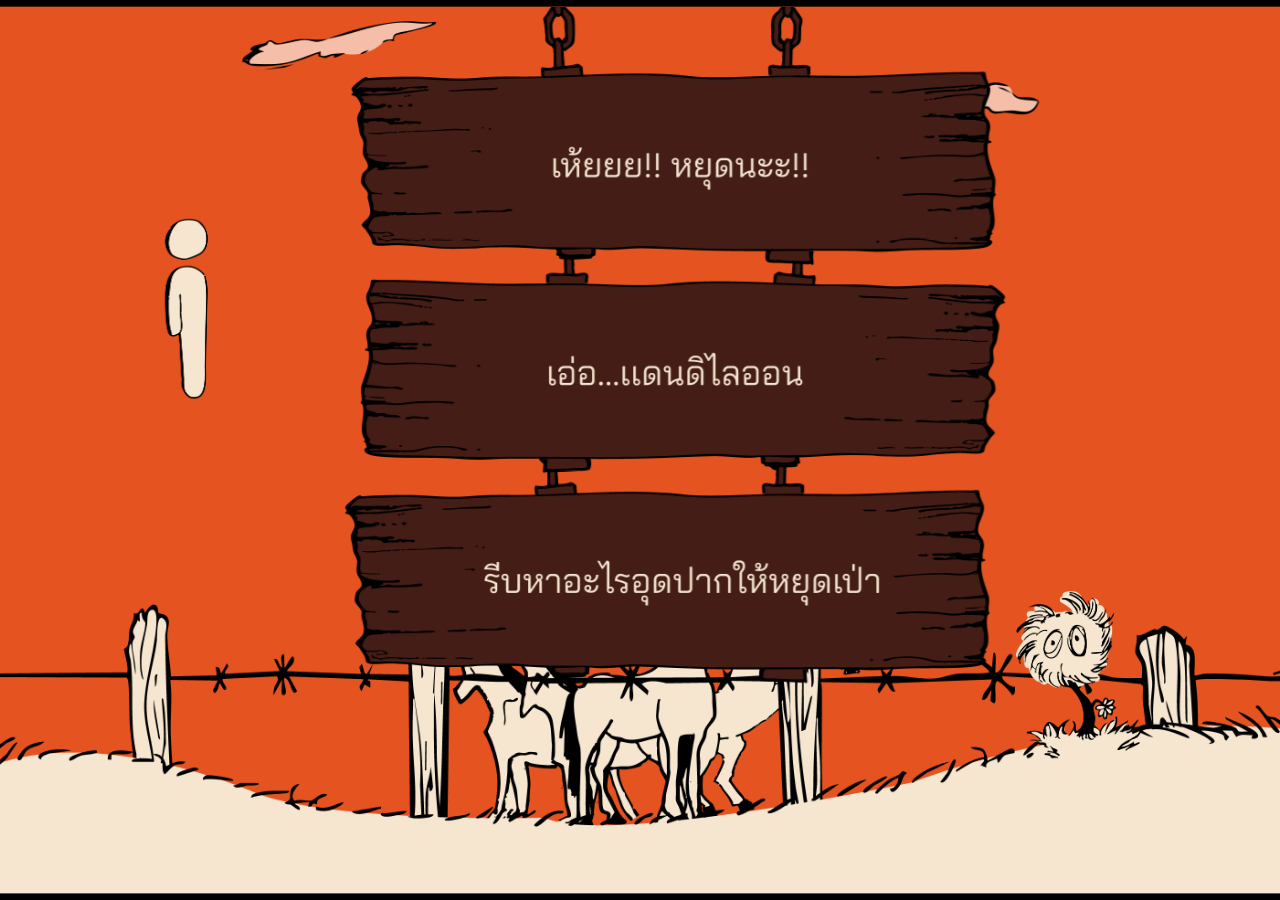
==== dandelion.html @ 56213e3e "Add files via upload" ====
<!DOCTYPE html>
<html lang="en">
<head>
    <meta charset="UTF-8">
    <title>In-Game</title>
    <style>
        * {
            margin: 0;
            padding: 0;
            box-sizing: border-box;
            font-family: Cambria, Cochin, Georgia, Times, 'Times New Roman', serif;
        }

        /* Parent Container: Fullscreen Black Letterbox */
        body {
            display: flex;
            justify-content: center;
            align-items: center;
            height: 100vh;
            width: 100vw;
            background-color: #000000;
            overflow: hidden;
        }

        /* Fixed Internal Game Resolution Box with Orange Background */
        .Frame {
            position: absolute;
            width: 1950px;
            height: 1330px;
            background-color: #e55420;
            overflow: hidden;
            transform-origin: center center;
        }

        .Bg { z-index: -9; }

        /* Sprite Character Styling */
        .character {
            position: absolute;
            width: 500px;
            z-index: -3;
            left: 0;
            top: 0;
            will-change: transform;
        }

        .Dandelion {
            left: 1400px;
            position: absolute;
            bottom: 200px;
            z-index: -4;
            width: 450px;
        }

        .Bg, .Clouds, .Choices {
            position: absolute;
            left: 0;
            width: 100%;
            object-fit: cover;
        }
        .Choices{
            z-index: 1;
        }

        .Bg {
            top: 370px;
        }

        /* CLOUD SINE WAVE MOVING ANIMATION (2s duration, 150px vertical range) */
        .Clouds {
            top: -30%;
            animation: cloudSineMove 2s cubic-bezier(0.45, 0.05, 0.55, 0.95) infinite alternate;
            will-change: transform;
        }

        @keyframes cloudSineMove {
            0% {
                transform: translateY(0px);
            }
            100% {
                transform: translateY(40px);
            }
        }

        /* INVISIBLE SIGN TARGET HITBOXES */
        .sign-target {
            position: absolute;
            left: 550px;       /* Aligned over center wooden sign post */
            width: 1000px;      /* Width covering sign boards */
            height: 250px;     /* Height per sign board */
            z-index: 5;
            background-color: transparent;
        }

        .sign-target.top    { top: 110px; }
        .sign-target.middle { top: 420px; }
        .sign-target.bottom { top: 730px; }

        /* DARK TRANSPARENT BACKGROUND FOR DIALOGUE */
        .dialogue-overlay {
            position: absolute;
            top: 0;
            left: 0;
            width: 100%;
            height: 100%;
            background-color: rgba(0, 0, 0, 0.8);
            z-index: 14; /* Behind dialogue image (z-index 16) but in front of game elements */
            display: none;
            opacity: 0;
            transition: opacity 0.3s ease;
            pointer-events: none;
        }
        .dialogue-overlay.fade-in {
            opacity: 1;
        }
        .dialogue-overlay.fade-out {
            opacity: 0;
        }

        /* DANDELION DIALOGUE OVERLAY STYLING */
        .dandelion-dialogue-img {
            position: absolute;
            top: 27%;
            left: 10%;
            width: 85%;
            align-items: center;
            justify-content: center;
            object-fit: cover;
            z-index: 16;
            display: none;
            opacity: 0;
            transition: opacity 0.3s ease;
            pointer-events: none;
        }
        .dandelion-dialogue-img.fade-out {
            opacity: 0;
        }
        .dandelion-dialogue-img.fade-in {
            opacity: 1;
        }

        .npcUp {
            position: absolute;
            width: 40%;
            left: 61%;
            margin-top: 30%;
            display: none;
            z-index: 15;
            opacity: 0;
            transition: opacity 0.3s ease;
            pointer-events: none;
        }
        .npcUp.fade-out {
            opacity: 0;
        }
        .npcUp.fade-in {
            opacity: 1;
        }

        /* Boomerang Projectile Styling */
        .boomerang {
            position: absolute;
            width: 100px;
            z-index: 6;
            display: none;
            will-change: transform;
        }

        /* GAME OVER / WIN OVERLAYS */
        .game-status-overlay {
            position: absolute;
            top: 0;
            left: 0;
            width: 100%;
            height: 100%;
            background-color: rgba(0, 0, 0, 0.75);
            z-index: 20;
            display: none;
            flex-direction: column;
            justify-content: center;
            align-items: center;
            color: #ffffff;
            text-shadow: 2px 2px 4px #000000;
        }

        /* Answer Key & Game Over Images */
        .game-status-overlay .answer-key-img {
            width: 90%;
            height: auto;
            object-fit: contain;
            position: absolute;
            top: 0px;
        }

        .game-status-overlay .try-again-img {
            width: 130%;
            height: auto;
            position: absolute;
            object-fit: contain;
        }

        .game-status-overlay h1 {
            font-size: 80px;
            margin-bottom: 20px;
        }

        .game-status-overlay p {
            font-size: 36px;
            margin: 10px 0;
        }

        #debugCanvas {
            position: absolute;
            top: 0;
            left: 0;
            pointer-events: none;
            z-index: 10;
        }
    </style>
</head>
<body>

    <div class="Frame" id="mapFrame">
        <img class="character" id="player" src="Images/Asset/Part 2/User/User1 L3.png" alt="Player" />
        <img class="Bg" src="Images/Asset/Quiz Part/Quix Bg.png"/>
        <img class="Choices" id="choicesImg" src="Images/Asset/Quiz Part/Choices/choice1.png">
        
        <!-- INVISIBLE SIGN TARGET HITBOXES -->
        <div class="sign-target top" data-sign="1"></div>
        <div class="sign-target middle" data-sign="2"></div>
        <div class="sign-target bottom" data-sign="3"></div>

        <div class="ColorBg">
            <img class="Clouds" src="Images/Asset/Quiz Part/Quiz Cloud.png">
            <img class="NPC Dandelion" id="dandelion" src="Images/Asset/Part 2/character/Dadelion L4.png">
            
            <!-- Dark Overlay Backdrop for Dialogue -->
            <div class="dialogue-overlay" id="dialogueBg"></div>

            <div class="DialougeWrapper">
                <img class="dandelion-dialogue-img" id="dandelionDialogue" src="Images/Asset/Quiz Part/Dandelion Dialogue/Dandelion Dialogue1.png" alt="Dandelion Dialogue" />
                <img class="npcUp" id="npcUp" src="Images/Asset/Part 2/character/Dadelion L4.png" alt="NPC Portrait">
            </div>

            <!-- Boomerang Sprite -->
            <img class="boomerang" id="boomerang" src="Images/Asset/Quiz Part/Boomerang.png" alt="Boomerang" />

            <canvas id="debugCanvas"></canvas>
        </div>

        <!-- GameOver UI Overlay with Answer Key and Try Again Images -->
        <div class="game-status-overlay" id="gameOverOverlay">
            <img class="answer-key-img" id="answerKeyImg" src="Images/Asset/Quiz Part/Answer Key/Answer Key1.png" alt="Answer Key" />
            <img class="try-again-img" src="Images/Asset/Quiz Part/Answer Key/X to try again.png" alt="Press X to go back to Farmer Dialouge" />
        </div>

        <!-- Win UI Overlay -->
        <div class="game-status-overlay" id="winOverlay">
            <h1>YOU WIN!</h1>
            <p>Press <strong>Z</strong> to Return to Map</p>
            <p>Press <strong>X</strong> to go back to Farmer Dialouge</p>
        </div>
    </div>

    <script>
        const GAME_WIDTH = 1920;
        const GAME_HEIGHT = 1080;

        const frame = document.getElementById("mapFrame");
        const playerElem = document.getElementById("player");
        const boomerangElem = document.getElementById("boomerang");
        const choicesElem = document.getElementById("choicesImg");
        const answerKeyElem = document.getElementById("answerKeyImg");
        const dandelionDialogueElem = document.getElementById("dandelionDialogue");
        const npcUpElem = document.getElementById('npcUp');
        const dialogueBgElem = document.getElementById("dialogueBg");
        const canvas = document.getElementById("debugCanvas");
        const ctx = canvas.getContext("2d");

        const dandelionElem = document.getElementById("dandelion");
        const gameOverOverlay = document.getElementById("gameOverOverlay");
        const winOverlay = document.getElementById("winOverlay");

        let currentQuestion = 1;
        let currentDialogueIndex = 0; // 0 = None active
        let isDialogueActive = false;  // Freeze flag for dialogue popups
        let isTransitioning = false;   // Prevents key spam during fade transitions

        const correctAnswers = {
            1: 2,
            2: 1,
            3: 3
        };

        let isGameOver = false;
        let isWin = false;

        function fitGameToWindow() {
            const scaleX = window.innerWidth / GAME_WIDTH;
            const scaleY = window.innerHeight / GAME_HEIGHT;
            const scale = Math.min(scaleX, scaleY);

            frame.style.transform = `scale(${scale})`;
        }

        function resizeCanvas() {
            canvas.width = GAME_WIDTH;
            canvas.height = GAME_HEIGHT;
        }
        
        window.addEventListener("resize", () => {
            fitGameToWindow();
            resizeCanvas();
        });

        fitGameToWindow();
        resizeCanvas();

        const PLAYER_WIDTH = 350;
        const PLAYER_HEIGHT = 200;
        const FEET_OFFSET_X = PLAYER_WIDTH / 2;

        const player = {
            x: 50,
            y: 200,
            velX: 0,
            velY: 0,
            speed: 7,
            gravity: 0.6,
            jumpForce: -25,
            isGrounded: false,
            Jumped: 0,
            maxJumps: 2,
            facingDirection: 1,
            canThrow: true
        };

        const boomerang = {
            x: 0,
            y: 0,
            velX: 0,
            speed: 18,
            active: false,
            rotation: 0,
            timer: 0,
            returnDelay: 85,
            maxLifetime: 170,
            hasHitSign: false,
            width: 100,
            height: 100
        };

        const characterFrames = [
            "Images/Asset/Part 2/User/User1 L3.png",
            "Images/Asset/Part 2/User/User2 L3.png",
            "Images/Asset/Part 2/User/User3 L3.png"
        ];
        let currentFrameIndex = 0;
        let animationTimer = 0;
        const animationSpeed = 12;

        const pathPoints = [
            { x: 0.00, y: 1 },
            { x: 1.00, y: 1 }
        ];

        const keys = {
            ArrowUp: false, KeyW: false, KeyZ: false, KeyX: false
        };

        window.addEventListener("keydown", (e) => {
            if (e.code in keys) keys[e.code] = true;

            if (isTransitioning) return;

            // Handle Key press during freeze / active Dialogue popups
            if (isDialogueActive) {
                if ((e.code === "KeyZ" || e.code === "KeyX") && !e.repeat) {
                    if (currentDialogueIndex === 2) {
                        setDandelionDialogue(3);
                    } else if (currentDialogueIndex === 1) {
                        currentQuestion = 2;
                        choicesElem.src = `Images/Asset/Quiz Part/Choices/Choice${currentQuestion}.png`;
                        hideDialogue(() => resetBoomerang());
                    } else if (currentDialogueIndex === 3) {
                        currentQuestion = 3;
                        choicesElem.src = `Images/Asset/Quiz Part/Choices/Choice${currentQuestion}.png`;
                        hideDialogue(() => resetBoomerang());
                    } else if (currentDialogueIndex === 4) {
                        hideDialogue(() => triggerWin());
                    }
                }
                return;
            }

            if (isGameOver) {
                if (e.code === "KeyX") {
                    restartGame();
                }
                return;
            }

            if (isWin) {
                localStorage.setItem("Npc1Completed", "true");
                if (e.code === "KeyZ") {
                    window.location.href = 'map.html';
                } else if (e.code === "KeyX") {
                    localStorage.setItem("dialogueCompleted", "false");
                    window.location.href = 'index.html';
                }
                return;
            }

            if ((e.code === "ArrowUp" || e.code === "KeyW" || e.code === "KeyZ") && !e.repeat) {
                if (player.Jumped < player.maxJumps) {
                    player.velY = player.jumpForce;
                    player.isGrounded = false;
                    player.Jumped++;
                }
            }

            if (e.code === "KeyX" && !e.repeat) {
                throwBoomerang();
            }
        });

        window.addEventListener("keyup", (e) => {
            if (e.code in keys) keys[e.code] = false;

            if (e.code === "ArrowUp" || e.code === "KeyW" || e.code === "KeyZ") {
                if (player.velY < 0) {
                    player.velY = 0;
                }
            }
        });

        function throwBoomerang() {
            if (!player.canThrow || boomerang.active || isGameOver || isWin || isDialogueActive) return;

            boomerang.active = true;
            boomerang.hasHitSign = false;
            player.canThrow = false;
            boomerang.timer = 0;
            boomerang.rotation = 0;

            boomerang.x = player.x + FEET_OFFSET_X - (boomerang.width / 2);
            boomerang.y = player.y + (PLAYER_HEIGHT / 2);

            boomerang.velX = player.facingDirection * boomerang.speed;
            boomerangElem.style.display = "block";
        }

        function resetBoomerang() {
            boomerang.active = false;
            player.canThrow = true;
            boomerangElem.style.display = "none";
        }

        function setDandelionDialogue(index) {
            currentDialogueIndex = index;
            isDialogueActive = true;
            isTransitioning = true;

            dandelionDialogueElem.src = `Images/Asset/Quiz Part/Dandelion Dialogue/Dandelion Dialogue${index}.png`;

            // Display elements
            dialogueBgElem.style.display = "block";
            dandelionDialogueElem.style.display = "block";
            npcUpElem.style.display = "block";

            // Trigger CSS opacity fade-in
            requestAnimationFrame(() => {
                dialogueBgElem.classList.remove("fade-out");
                dandelionDialogueElem.classList.remove("fade-out");
                npcUpElem.classList.remove("fade-out");

                dialogueBgElem.classList.add("fade-in");
                dandelionDialogueElem.classList.add("fade-in");
                npcUpElem.classList.add("fade-in");
            });

            setTimeout(() => {
                isTransitioning = false;
            }, 300);
        }

        function hideDialogue(callback) {
            isTransitioning = true;

            dialogueBgElem.classList.remove("fade-in");
            dandelionDialogueElem.classList.remove("fade-in");
            npcUpElem.classList.remove("fade-in");

            dialogueBgElem.classList.add("fade-out");
            dandelionDialogueElem.classList.add("fade-out");
            npcUpElem.classList.add("fade-out");

            setTimeout(() => {
                isDialogueActive = false;
                dialogueBgElem.style.display = "none";
                dandelionDialogueElem.style.display = "none";
                npcUpElem.style.display = "none";
                isTransitioning = false;
                if (callback) callback();
            }, 300);
        }

        function checkSignHits() {
            if (boomerang.hasHitSign || !boomerang.active) return;

            const boomerangHitbox = {
                x: boomerang.x,
                y: boomerang.y,
                width: boomerang.width,
                height: boomerang.height
            };

            const signTargets = document.querySelectorAll('.sign-target');

            signTargets.forEach(sign => {
                const rect = {
                    x: sign.offsetLeft,
                    y: sign.offsetTop,
                    width: sign.offsetWidth,
                    height: sign.offsetHeight
                };

                if (isColliding(boomerangHitbox, rect)) {
                    boomerang.hasHitSign = true;

                    const hitSignId = parseInt(sign.getAttribute("data-sign"));
                    const isCorrect = hitSignId === correctAnswers[currentQuestion];

                    choicesElem.src = "Images/Asset/Quiz Part/Choices/Active choice.png";

                    if (isCorrect) {
                        if (currentQuestion === 1) {
                            setDandelionDialogue(1);
                        } else if (currentQuestion === 2) {
                            setDandelionDialogue(2);
                        } else if (currentQuestion === 3) {
                            setDandelionDialogue(4);
                        }
                    } else {
                        hideDialogue(() => triggerGameOver());
                    }
                }
            });
        }

        function triggerGameOver() {
            isGameOver = true;
            answerKeyElem.src = `Images/Asset/Quiz Part/Answer Key/Answer Key${currentQuestion}.png`;
            gameOverOverlay.style.display = "flex";
        }

        function triggerWin() {
            isWin = true;
            winOverlay.style.display = "flex";
        }

        function restartGame() {
            isGameOver = false;
            isWin = false;
            currentQuestion = 1;
            player.x = 50;
            player.y = 200;
            player.velX = 0;
            player.velY = 0;
            resetBoomerang();
            choicesElem.src = "Images/Asset/Quiz Part/Choices/choice1.png";
            gameOverOverlay.style.display = "none";
            winOverlay.style.display = "none";

            // Reset Dialogue state
            currentDialogueIndex = 0;
            hideDialogue();
        }

        function updateBoomerang() {
            if (!boomerang.active) return;

            boomerang.timer++;

            if (boomerang.timer === boomerang.returnDelay) {
                boomerang.velX = -boomerang.velX;
            }

            boomerang.x += boomerang.velX;
            boomerang.rotation += 25;

            boomerangElem.style.transform = `translate(${boomerang.x}px, ${boomerang.y}px) rotate(${boomerang.rotation}deg)`;

            checkSignHits();

            const playerHitbox = {
                x: player.x,
                y: player.y,
                width: PLAYER_WIDTH,
                height: PLAYER_HEIGHT
            };

            const boomerangHitbox = {
                x: boomerang.x,
                y: boomerang.y,
                width: boomerang.width,
                height: boomerang.height
            };

            if (boomerang.timer > boomerang.returnDelay && isColliding(playerHitbox, boomerangHitbox)) {
                catchBoomerang();
                return;
            }

            if (boomerang.timer >= boomerang.maxLifetime) {
                resetBoomerang();
                triggerGameOver();
            }
        }

        function catchBoomerang() {
            resetBoomerang();
        }

        function isColliding(rect1, rect2) {
            return (
                rect1.x < rect2.x + rect2.width &&
                rect1.x + rect1.width > rect2.x &&
                rect1.y < rect2.y + rect2.height &&
                rect1.y + rect1.height > rect2.y
            );
        }

        function getGroundYAt(feetX) {
            const normX = feetX / GAME_WIDTH;

            for (let i = 0; i < pathPoints.length - 1; i++) {
                const p1 = pathPoints[i];
                const p2 = pathPoints[i + 1];

                if (normX >= p1.x && normX <= p2.x) {
                    const t = (normX - p1.x) / (p2.x - p1.x || 1);
                    const normY = p1.y + t * (p2.y - p1.y);
                    return normY * GAME_HEIGHT;
                }
            }
            return GAME_HEIGHT;
        }

        function gameLoop() {
            if (!isGameOver && !isWin && !isDialogueActive) {
                player.velX = 0;
                player.velY += player.gravity;

                player.x += player.velX;
                player.y += player.velY;

                if (player.x < -FEET_OFFSET_X + 20) player.x = -FEET_OFFSET_X + 20;
                if (player.x > GAME_WIDTH - FEET_OFFSET_X - 20) player.x = GAME_WIDTH - FEET_OFFSET_X - 20;

                const feetX = player.x + FEET_OFFSET_X;
                const targetGroundY = getGroundYAt(feetX) - PLAYER_HEIGHT;

                if (player.y >= targetGroundY) {
                    player.y = targetGroundY;
                    player.velY = 0;
                    player.isGrounded = true;
                    player.Jumped = 0;
                } else {
                    player.isGrounded = false;
                }

                updateBoomerang();

                animationTimer++;
                if (animationTimer >= animationSpeed) {
                    animationTimer = 0;
                    currentFrameIndex = (currentFrameIndex + 1) % characterFrames.length;
                    playerElem.src = characterFrames[currentFrameIndex];
                }

                playerElem.style.transform = `translate(${player.x}px, ${player.y}px) scaleX(${player.facingDirection})`;
            }

            requestAnimationFrame(gameLoop);
        }

        requestAnimationFrame(gameLoop);
    </script>
</body>
</html>
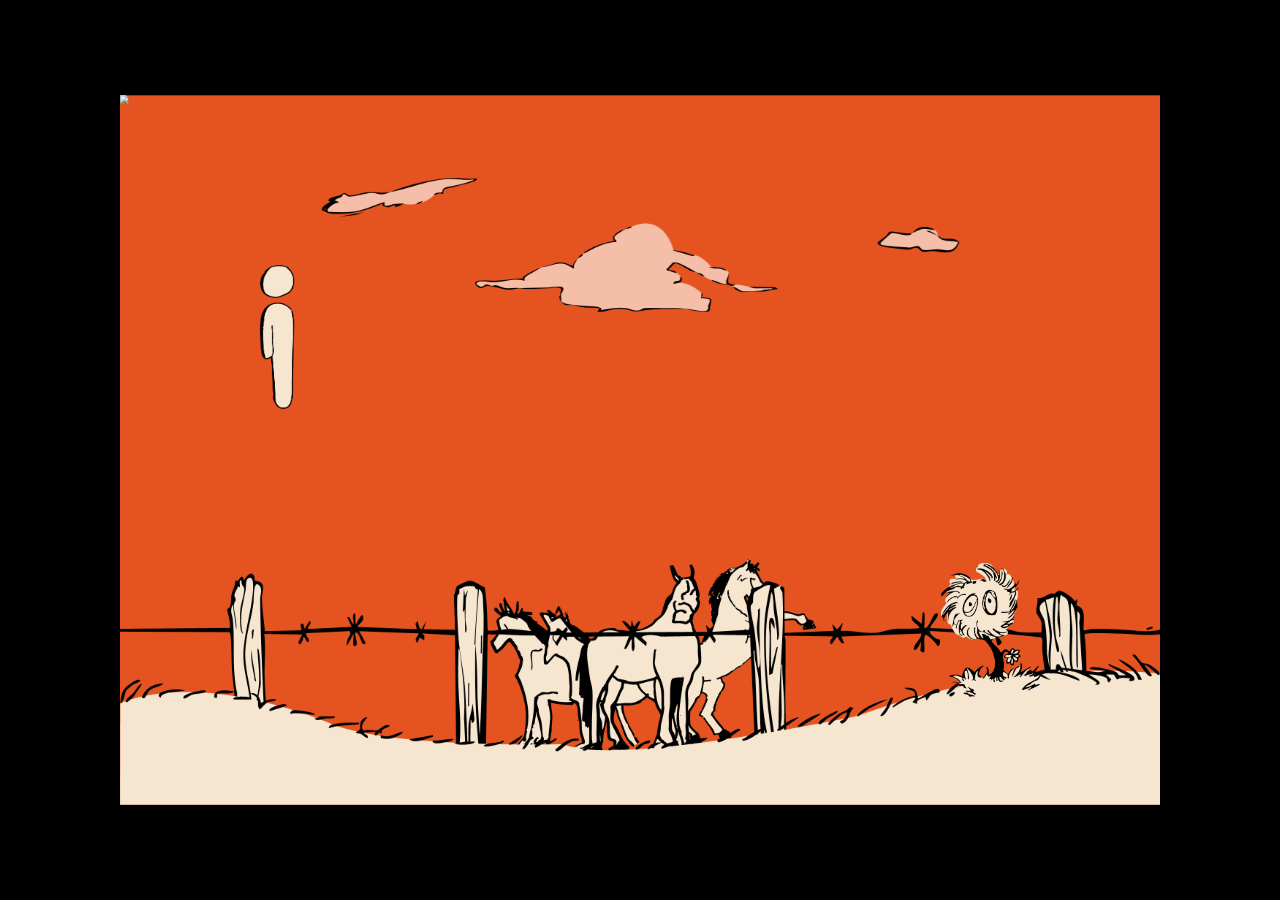
==== commit 16ab1737: "Add files via upload" ====
--- a/dandelion.html
+++ b/dandelion.html
@@ -32,6 +32,30 @@
             transform-origin: center center;
         }
 
+        /* SLOWER FREQUENCY (0.4s) + HIGHER AMPLITUDE (up to 18px movement) */
+        .shake {
+            animation: gentleBigShake 0.4s ease-in-out both;
+        }
+
+        @keyframes gentleBigShake {
+            0%   { transform: scale(var(--game-scale)) translate3d(0, 0, 0); }
+            25%  { transform: scale(var(--game-scale)) translate3d(-18px, 6px, 0); }
+            50%  { transform: scale(var(--game-scale)) translate3d(16px, -8px, 0); }
+            75%  { transform: scale(var(--game-scale)) translate3d(-10px, 4px, 0); }
+            100% { transform: scale(var(--game-scale)) translate3d(0, 0, 0); }
+        }
+
+        /* YELLOW BLOCK PARTICLES */
+        .yellow-particle {
+            position: absolute;
+            background-color: #ffd700;
+            border: 2px solid #e6b800;
+            z-index: 10;
+            pointer-events: none;
+            box-shadow: 0 0 6px rgba(255, 215, 0, 0.8);
+            will-change: transform, opacity;
+        }
+
         .Bg { z-index: -9; }
 
         /* Sprite Character Styling */
@@ -68,7 +92,7 @@
 
         /* CLOUD SINE WAVE MOVING ANIMATION (2s duration, 150px vertical range) */
         .Clouds {
-            top: -30%;
+            top: -20%;
             animation: cloudSineMove 2s cubic-bezier(0.45, 0.05, 0.55, 0.95) infinite alternate;
             will-change: transform;
         }
@@ -86,15 +110,33 @@
         .sign-target {
             position: absolute;
             left: 550px;       /* Aligned over center wooden sign post */
-            width: 1000px;      /* Width covering sign boards */
-            height: 250px;     /* Height per sign board */
+            width: 945px;      /* Width covering sign boards */
+            height: 260px;     /* Height per sign board */
             z-index: 5;
             background-color: transparent;
-        }
-
-        .sign-target.top    { top: 110px; }
-        .sign-target.middle { top: 420px; }
+            border-radius: 12px;
+            transition: background-color 0.4s ease, box-shadow 0.4s ease;
+        }
+
+        .sign-target.top    { top: 100px; }
+        .sign-target.middle { top: 415px; }
         .sign-target.bottom { top: 730px; }
+
+        /* RIGHT SIGN HIGHLIGHT EFFECT */
+        .sign-target.correct-highlight {
+            animation: highlightPulse 0.5s cubic-bezier(0.25, 1, 0.5, 1) forwards;
+        }
+
+        @keyframes highlightPulse {
+            0% {
+                background-color: rgba(255, 223, 0, 0.65);
+                box-shadow: 0 0 40px rgba(255, 215, 0, 0.9), inset 0 0 25px rgba(255, 255, 255, 0.8);
+            }
+            100% {
+                background-color: transparent;
+                box-shadow: 0 0 0px rgba(255, 215, 0, 0);
+            }
+        }
 
         /* DARK TRANSPARENT BACKGROUND FOR DIALOGUE */
         .dialogue-overlay {
@@ -185,7 +227,7 @@
 
         /* Answer Key & Game Over Images */
         .game-status-overlay .answer-key-img {
-            width: 90%;
+            width: 110%;
             height: auto;
             object-fit: contain;
             position: absolute;
@@ -193,10 +235,21 @@
         }
 
         .game-status-overlay .try-again-img {
-            width: 130%;
+            width: 150%;
+            bottom: -1.5%;
             height: auto;
             position: absolute;
             object-fit: contain;
+            display: none;
+            opacity: 0;
+            transition: opacity 0.3s ease;
+            pointer-events: none;
+        }
+        .try-again-img.fade-out {
+            opacity: 0;
+        }
+        .try-again-img.fade-in {
+            opacity: 1;
         }
 
         .game-status-overlay h1 {
@@ -221,9 +274,11 @@
 <body>
 
     <div class="Frame" id="mapFrame">
-        <img class="character" id="player" src="Images/Asset/Part 2/User/User1 L3.png" alt="Player" />
-        <img class="Bg" src="Images/Asset/Quiz Part/Quix Bg.png"/>
-        <img class="Choices" id="choicesImg" src="Images/Asset/Quiz Part/Choices/choice1.png">
+        <audio class="hitSound" src="Assets/Sounds/hitSound.mp3"></audio>
+        <audio class="swingSound" src="Assets/Sounds/swingSound.mp3"></audio>
+        <img class="character" id="player" src="Assets/Images/Part 2/User/User1 L3.png" alt="Player" />
+        <img class="Bg" src="Assets/Images/Quiz Part/Quix Bg.png"/>
+        <img class="Choices" id="choicesImg" src="Assets/Images/Quiz Part/Choices/choice1.png">
         
         <!-- INVISIBLE SIGN TARGET HITBOXES -->
         <div class="sign-target top" data-sign="1"></div>
@@ -231,39 +286,39 @@
         <div class="sign-target bottom" data-sign="3"></div>
 
         <div class="ColorBg">
-            <img class="Clouds" src="Images/Asset/Quiz Part/Quiz Cloud.png">
-            <img class="NPC Dandelion" id="dandelion" src="Images/Asset/Part 2/character/Dadelion L4.png">
+            <img class="Clouds" src="Assets/Images/Quiz Part/Quiz Cloud.png">
+            <img class="NPC Dandelion" id="dandelion" src="Assets/Images/Part 2/character/Dadelion L4.png">
             
             <!-- Dark Overlay Backdrop for Dialogue -->
             <div class="dialogue-overlay" id="dialogueBg"></div>
 
             <div class="DialougeWrapper">
-                <img class="dandelion-dialogue-img" id="dandelionDialogue" src="Images/Asset/Quiz Part/Dandelion Dialogue/Dandelion Dialogue1.png" alt="Dandelion Dialogue" />
-                <img class="npcUp" id="npcUp" src="Images/Asset/Part 2/character/Dadelion L4.png" alt="NPC Portrait">
+                <img class="dandelion-dialogue-img" id="dandelionDialogue" src="Assets/Images/Quiz Part/Dandelion Dialogue/Dandelion Dialogue1.png" alt="Dandelion Dialogue" />
+                <img class="npcUp" id="npcUp" src="Assets/Images/Part 2/character/Dadelion L4.png" alt="NPC Portrait">
             </div>
 
             <!-- Boomerang Sprite -->
-            <img class="boomerang" id="boomerang" src="Images/Asset/Quiz Part/Boomerang.png" alt="Boomerang" />
+            <img class="boomerang" id="boomerang" src="Assets/Images/Quiz Part/Boomerang.png" alt="Boomerang" />
 
             <canvas id="debugCanvas"></canvas>
         </div>
 
         <!-- GameOver UI Overlay with Answer Key and Try Again Images -->
         <div class="game-status-overlay" id="gameOverOverlay">
-            <img class="answer-key-img" id="answerKeyImg" src="Images/Asset/Quiz Part/Answer Key/Answer Key1.png" alt="Answer Key" />
-            <img class="try-again-img" src="Images/Asset/Quiz Part/Answer Key/X to try again.png" alt="Press X to go back to Farmer Dialouge" />
+            <img class="answer-key-img" id="answerKeyImg" src="Assets/Images/Quiz Part/Answer Key/Answer Key1.png" alt="Answer Key" />
+            <img class="try-again-img" id="tryAgainImg" src="Assets/Images/Quiz Part/Answer Key/X to try again.png" alt="Press X to go back to Farmer Dialouge" />
         </div>
 
         <!-- Win UI Overlay -->
         <div class="game-status-overlay" id="winOverlay">
             <h1>YOU WIN!</h1>
-            <p>Press <strong>Z</strong> to Return to Map</p>
-            <p>Press <strong>X</strong> to go back to Farmer Dialouge</p>
+            <p>Press <strong>A</strong> to Return to Map</p>
+            <p>Press <strong>D</strong> to go back to Farmer Dialouge</p>
         </div>
     </div>
 
     <script>
-        const GAME_WIDTH = 1920;
+        const GAME_WIDTH = 2400;
         const GAME_HEIGHT = 1080;
 
         const frame = document.getElementById("mapFrame");
@@ -276,9 +331,12 @@
         const dialogueBgElem = document.getElementById("dialogueBg");
         const canvas = document.getElementById("debugCanvas");
         const ctx = canvas.getContext("2d");
+        const hitsfx = document.querySelector(".hitSound");
+        const swingsfx = document.querySelector(".swingSound");
 
         const dandelionElem = document.getElementById("dandelion");
         const gameOverOverlay = document.getElementById("gameOverOverlay");
+        const gameOverOverlayText = document.getElementById("tryAgainImg");
         const winOverlay = document.getElementById("winOverlay");
 
         let currentQuestion = 1;
@@ -295,12 +353,15 @@
         let isGameOver = false;
         let isWin = false;
 
+        let currentScale = 1;
+
         function fitGameToWindow() {
             const scaleX = window.innerWidth / GAME_WIDTH;
             const scaleY = window.innerHeight / GAME_HEIGHT;
-            const scale = Math.min(scaleX, scaleY);
-
-            frame.style.transform = `scale(${scale})`;
+            currentScale = Math.min(scaleX, scaleY);
+
+            frame.style.setProperty('--game-scale', currentScale);
+            frame.style.transform = `scale(${currentScale})`;
         }
 
         function resizeCanvas() {
@@ -315,6 +376,80 @@
 
         fitGameToWindow();
         resizeCanvas();
+
+        function triggerScreenShake() {
+            frame.classList.remove("shake");
+            void frame.offsetWidth;
+            frame.classList.add("shake");
+
+            setTimeout(() => {
+                frame.classList.remove("shake");
+                frame.style.transform = `scale(${currentScale})`;
+            }, 400);
+        }
+
+        // TRIGGER FLASH HIGHLIGHT ON THE CORRECT SIGN TARGET AND FADE OUT
+        function highlightCorrectSign(signElem) {
+            signElem.classList.remove("correct-highlight");
+            void signElem.offsetWidth; // Reflow reset
+            signElem.classList.add("correct-highlight");
+
+            setTimeout(() => {
+                signElem.classList.remove("correct-highlight");
+            }, 500);
+        }
+
+        // SPAWN YELLOW BLOCK PARTICLES DISTRIBUTED ACROSS THE SIGN AREA
+        function spawnYellowParticles(signRect) {
+            const particleCount = 24;
+            const colors = ['#ffd700', '#ffea00', '#fff066', '#e6b800'];
+
+            for (let i = 0; i < particleCount; i++) {
+                const p = document.createElement("div");
+                p.classList.add("yellow-particle");
+
+                const size = Math.floor(Math.random() * 16) + 12; // 12px - 28px block sizes
+                p.style.width = `${size}px`;
+                p.style.height = `${size}px`;
+                p.style.backgroundColor = colors[Math.floor(Math.random() * colors.length)];
+
+                // Pick a random starting point within the sign target bounds
+                let posX = signRect.x + (Math.random() * signRect.width);
+                let posY = signRect.y + (Math.random() * signRect.height);
+
+                p.style.left = `${posX}px`;
+                p.style.top = `${posY}px`;
+
+                frame.appendChild(p);
+
+                // Gentle outward drift & fall physics
+                let vx = (Math.random() - 0.5) * 12;
+                let vy = (Math.random() - 0.5) * 12 - 4; // Slight upward pop
+                const gravity = 0.5;
+                let opacity = 1;
+                let rotation = Math.random() * 360;
+                let rotSpeed = (Math.random() - 0.5) * 10;
+
+                function animateParticle() {
+                    posX += vx;
+                    posY += vy;
+                    vy += gravity;
+                    opacity -= 0.03;
+                    rotation += rotSpeed;
+
+                    p.style.transform = `translate(${posX - signRect.x}px, ${posY - signRect.y}px) rotate(${rotation}deg)`;
+                    p.style.opacity = opacity;
+
+                    if (opacity > 0) {
+                        requestAnimationFrame(animateParticle);
+                    } else {
+                        p.remove();
+                    }
+                }
+
+                requestAnimationFrame(animateParticle);
+            }
+        }
 
         const PLAYER_WIDTH = 350;
         const PLAYER_HEIGHT = 200;
@@ -351,9 +486,9 @@
         };
 
         const characterFrames = [
-            "Images/Asset/Part 2/User/User1 L3.png",
-            "Images/Asset/Part 2/User/User2 L3.png",
-            "Images/Asset/Part 2/User/User3 L3.png"
+            "Assets/Images/Part 2/User/User1 L3.png",
+            "Assets/Images/Part 2/User/User2 L3.png",
+            "Assets/Images/Part 2/User/User3 L3.png"
         ];
         let currentFrameIndex = 0;
         let animationTimer = 0;
@@ -380,11 +515,11 @@
                         setDandelionDialogue(3);
                     } else if (currentDialogueIndex === 1) {
                         currentQuestion = 2;
-                        choicesElem.src = `Images/Asset/Quiz Part/Choices/Choice${currentQuestion}.png`;
+                        choicesElem.src = `Assets/Images/Quiz Part/Choices/Choice${currentQuestion}.png`;
                         hideDialogue(() => resetBoomerang());
                     } else if (currentDialogueIndex === 3) {
                         currentQuestion = 3;
-                        choicesElem.src = `Images/Asset/Quiz Part/Choices/Choice${currentQuestion}.png`;
+                        choicesElem.src = `Assets/Images/Quiz Part/Choices/Choice${currentQuestion}.png`;
                         hideDialogue(() => resetBoomerang());
                     } else if (currentDialogueIndex === 4) {
                         hideDialogue(() => triggerWin());
@@ -402,16 +537,16 @@
 
             if (isWin) {
                 localStorage.setItem("Npc1Completed", "true");
-                if (e.code === "KeyZ") {
+                if (e.code === "KeyA") {
                     window.location.href = 'map.html';
-                } else if (e.code === "KeyX") {
+                } else if (e.code === "KeyB") {
                     localStorage.setItem("dialogueCompleted", "false");
                     window.location.href = 'index.html';
                 }
                 return;
             }
 
-            if ((e.code === "ArrowUp" || e.code === "KeyW" || e.code === "KeyZ") && !e.repeat) {
+            if ((e.code === "ArrowUp" || e.code === "KeyW" || e.code === "KeyA") && !e.repeat) {
                 if (player.Jumped < player.maxJumps) {
                     player.velY = player.jumpForce;
                     player.isGrounded = false;
@@ -419,7 +554,7 @@
                 }
             }
 
-            if (e.code === "KeyX" && !e.repeat) {
+            if (e.code === "KeyB" && !e.repeat) {
                 throwBoomerang();
             }
         });
@@ -427,7 +562,7 @@
         window.addEventListener("keyup", (e) => {
             if (e.code in keys) keys[e.code] = false;
 
-            if (e.code === "ArrowUp" || e.code === "KeyW" || e.code === "KeyZ") {
+            if (e.code === "ArrowUp" || e.code === "KeyW" || e.code === "KeyA") {
                 if (player.velY < 0) {
                     player.velY = 0;
                 }
@@ -437,6 +572,7 @@
         function throwBoomerang() {
             if (!player.canThrow || boomerang.active || isGameOver || isWin || isDialogueActive) return;
 
+            swingsfx.play();
             boomerang.active = true;
             boomerang.hasHitSign = false;
             player.canThrow = false;
@@ -461,7 +597,7 @@
             isDialogueActive = true;
             isTransitioning = true;
 
-            dandelionDialogueElem.src = `Images/Asset/Quiz Part/Dandelion Dialogue/Dandelion Dialogue${index}.png`;
+            dandelionDialogueElem.src = `Assets/Images/Quiz Part/Dandelion Dialogue/Dandelion Dialogue${index}.png`;
 
             // Display elements
             dialogueBgElem.style.display = "block";
@@ -526,14 +662,19 @@
                 };
 
                 if (isColliding(boomerangHitbox, rect)) {
+                    hitsfx.play();
                     boomerang.hasHitSign = true;
 
                     const hitSignId = parseInt(sign.getAttribute("data-sign"));
                     const isCorrect = hitSignId === correctAnswers[currentQuestion];
 
-                    choicesElem.src = "Images/Asset/Quiz Part/Choices/Active choice.png";
+                    choicesElem.src = "Assets/Images/Quiz Part/Choices/Active choice.png";
 
                     if (isCorrect) {
+                        triggerScreenShake();
+                        highlightCorrectSign(sign);
+                        spawnYellowParticles(rect);
+
                         if (currentQuestion === 1) {
                             setDandelionDialogue(1);
                         } else if (currentQuestion === 2) {
@@ -550,8 +691,22 @@
 
         function triggerGameOver() {
             isGameOver = true;
-            answerKeyElem.src = `Images/Asset/Quiz Part/Answer Key/Answer Key${currentQuestion}.png`;
+            answerKeyElem.src = `Assets/Images/Quiz Part/Answer Key/Answer Key${currentQuestion}.png`;
             gameOverOverlay.style.display = "flex";
+            
+            gameOverOverlayText.style.display = "none";
+            requestAnimationFrame(() => {
+                gameOverOverlayText.classList.add("fade-out");
+                gameOverOverlayText.classList.remove("fade-in");
+            });
+
+            setTimeout(() => {
+                gameOverOverlayText.classList.add("fade-in");
+                gameOverOverlayText.classList.remove("fade-out");
+                setTimeout(() => {
+                    gameOverOverlayText.style.display = "flex";
+                }, 300);
+            }, 3000);
         }
 
         function triggerWin() {
@@ -562,14 +717,22 @@
         function restartGame() {
             isGameOver = false;
             isWin = false;
-            currentQuestion = 1;
+            if (currentQuestion == 3) {
+                currentQuestion = 2;
+                choicesElem.src = `Assets/Images/Quiz Part/Choices/choice2.png`;
+            }else {
+                currentQuestion = 1;
+                choicesElem.src = `Assets/Images/Quiz Part/Choices/choice1.png`;
+            }
             player.x = 50;
             player.y = 200;
             player.velX = 0;
             player.velY = 0;
             resetBoomerang();
-            choicesElem.src = "Images/Asset/Quiz Part/Choices/choice1.png";
+
             gameOverOverlay.style.display = "none";
+            gameOverOverlayText.style.display = "none";
+            gameOverOverlayText.classList.remove("fade-in", "fade-out");
             winOverlay.style.display = "none";
 
             // Reset Dialogue state
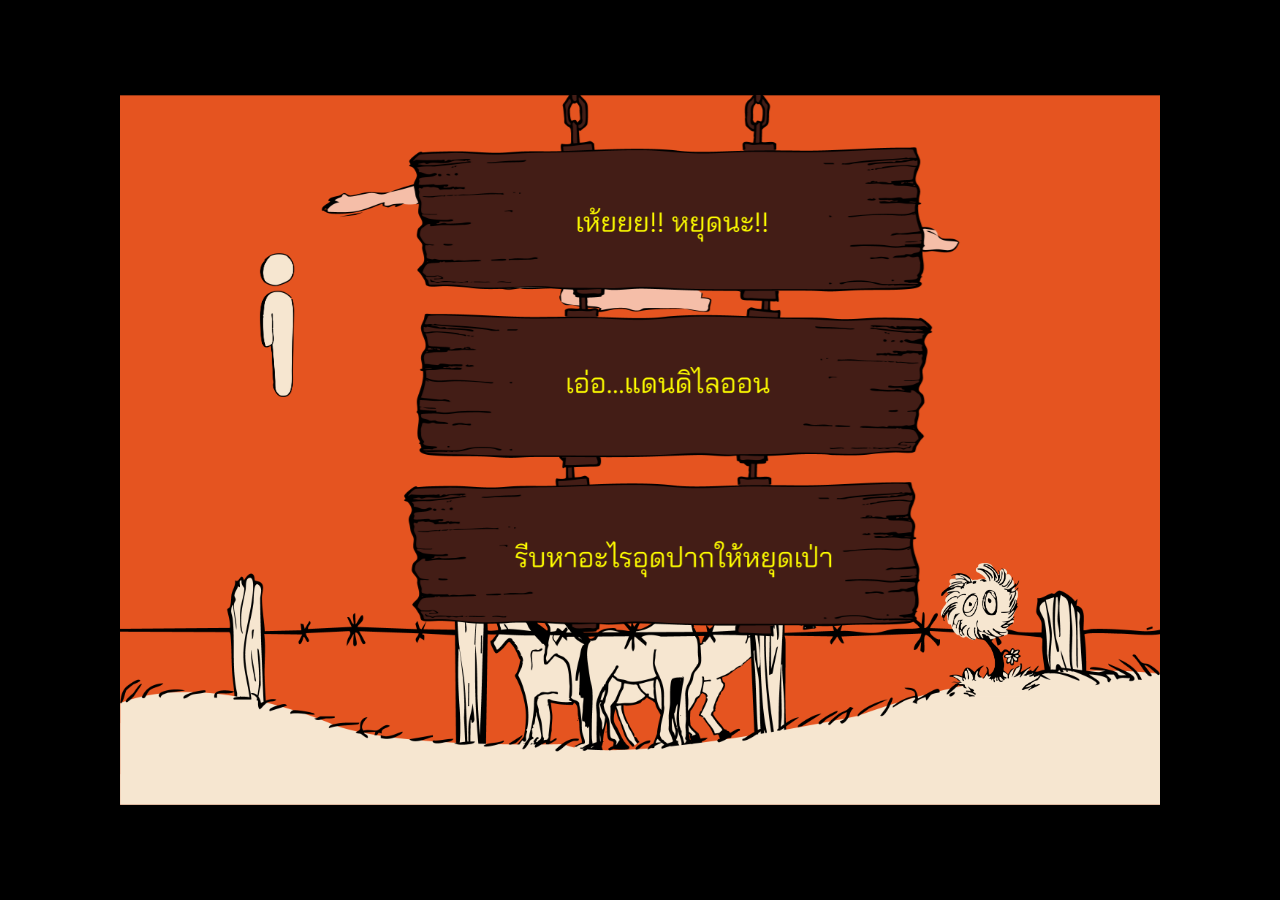
==== commit 3838c563: "Update dandelion.html" ====
--- a/dandelion.html
+++ b/dandelion.html
@@ -278,7 +278,7 @@
         <audio class="swingSound" src="Assets/Sounds/swingSound.mp3"></audio>
         <img class="character" id="player" src="Assets/Images/Part 2/User/User1 L3.png" alt="Player" />
         <img class="Bg" src="Assets/Images/Quiz Part/Quix Bg.png"/>
-        <img class="Choices" id="choicesImg" src="Assets/Images/Quiz Part/Choices/choice1.png">
+        <img class="Choices" id="choicesImg" src="Assets/Images/Quiz Part/Choices/Choice1.png">
         
         <!-- INVISIBLE SIGN TARGET HITBOXES -->
         <div class="sign-target top" data-sign="1"></div>
@@ -851,4 +851,4 @@
         requestAnimationFrame(gameLoop);
     </script>
 </body>
-</html>+</html>
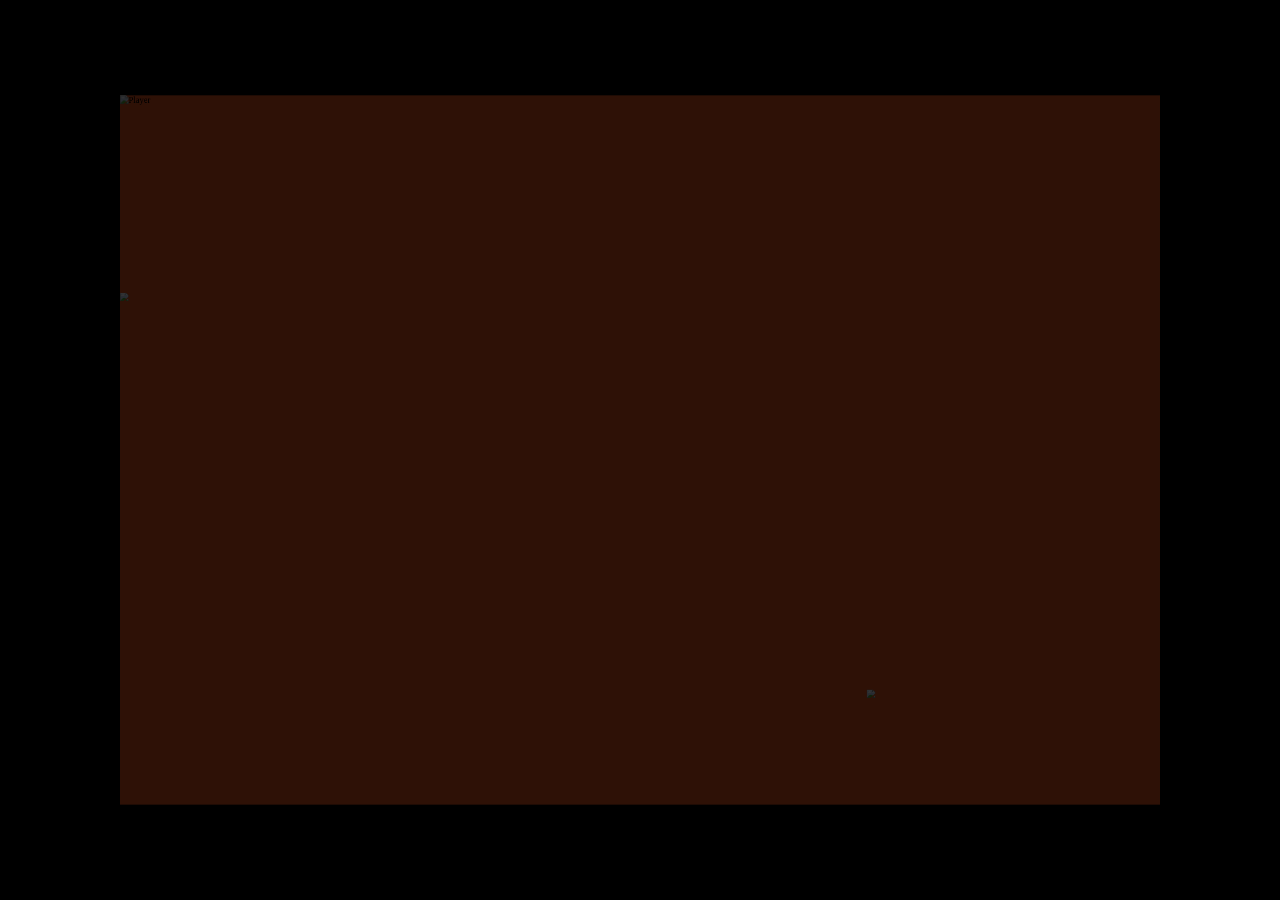
==== commit eb15e59d: "Add files via upload" ====
--- a/dandelion.html
+++ b/dandelion.html
@@ -11,7 +11,6 @@
             font-family: Cambria, Cochin, Georgia, Times, 'Times New Roman', serif;
         }
 
-        /* Parent Container: Fullscreen Black Letterbox */
         body {
             display: flex;
             justify-content: center;
@@ -22,7 +21,6 @@
             overflow: hidden;
         }
 
-        /* Fixed Internal Game Resolution Box with Orange Background */
         .Frame {
             position: absolute;
             width: 1950px;
@@ -32,7 +30,6 @@
             transform-origin: center center;
         }
 
-        /* SLOWER FREQUENCY (0.4s) + HIGHER AMPLITUDE (up to 18px movement) */
         .shake {
             animation: gentleBigShake 0.4s ease-in-out both;
         }
@@ -45,7 +42,6 @@
             100% { transform: scale(var(--game-scale)) translate3d(0, 0, 0); }
         }
 
-        /* YELLOW BLOCK PARTICLES */
         .yellow-particle {
             position: absolute;
             background-color: #ffd700;
@@ -58,7 +54,6 @@
 
         .Bg { z-index: -9; }
 
-        /* Sprite Character Styling */
         .character {
             position: absolute;
             width: 500px;
@@ -90,7 +85,15 @@
             top: 370px;
         }
 
-        /* CLOUD SINE WAVE MOVING ANIMATION (2s duration, 150px vertical range) */
+        .SlidingObject {
+            position: absolute;
+            width: 180px;
+            height: auto;
+            z-index: 4;
+            pointer-events: none;
+            will-change: transform;
+        }
+
         .Clouds {
             top: -20%;
             animation: cloudSineMove 2s cubic-bezier(0.45, 0.05, 0.55, 0.95) infinite alternate;
@@ -106,12 +109,11 @@
             }
         }
 
-        /* INVISIBLE SIGN TARGET HITBOXES */
         .sign-target {
             position: absolute;
-            left: 550px;       /* Aligned over center wooden sign post */
-            width: 945px;      /* Width covering sign boards */
-            height: 260px;     /* Height per sign board */
+            left: 550px;
+            width: 945px;
+            height: 260px;
             z-index: 5;
             background-color: transparent;
             border-radius: 12px;
@@ -122,7 +124,6 @@
         .sign-target.middle { top: 415px; }
         .sign-target.bottom { top: 730px; }
 
-        /* RIGHT SIGN HIGHLIGHT EFFECT */
         .sign-target.correct-highlight {
             animation: highlightPulse 0.5s cubic-bezier(0.25, 1, 0.5, 1) forwards;
         }
@@ -138,7 +139,6 @@
             }
         }
 
-        /* DARK TRANSPARENT BACKGROUND FOR DIALOGUE */
         .dialogue-overlay {
             position: absolute;
             top: 0;
@@ -146,7 +146,7 @@
             width: 100%;
             height: 100%;
             background-color: rgba(0, 0, 0, 0.8);
-            z-index: 14; /* Behind dialogue image (z-index 16) but in front of game elements */
+            z-index: 14;
             display: none;
             opacity: 0;
             transition: opacity 0.3s ease;
@@ -159,7 +159,6 @@
             opacity: 0;
         }
 
-        /* DANDELION DIALOGUE OVERLAY STYLING */
         .dandelion-dialogue-img {
             position: absolute;
             top: 27%;
@@ -199,7 +198,6 @@
             opacity: 1;
         }
 
-        /* Boomerang Projectile Styling */
         .boomerang {
             position: absolute;
             width: 100px;
@@ -208,7 +206,6 @@
             will-change: transform;
         }
 
-        /* GAME OVER / WIN OVERLAYS */
         .game-status-overlay {
             position: absolute;
             top: 0;
@@ -225,7 +222,6 @@
             text-shadow: 2px 2px 4px #000000;
         }
 
-        /* Answer Key & Game Over Images */
         .game-status-overlay .answer-key-img {
             width: 110%;
             height: auto;
@@ -261,6 +257,83 @@
             font-size: 36px;
             margin: 10px 0;
         }
+        .EndChoice-D{
+            top: 6.25%;
+        }
+
+        .EndChoice-Character,.EndChoice-A,.EndChoice-D,.EndChoice-Base{
+            width: 100%;
+            position: absolute;
+        }
+        .EndChoice-Character,.EndChoice-A,.EndChoice-D,.EndChoice-Base{
+            bottom: 10%;
+        }
+        .EndChoice-A,.EndChoice-D{
+            z-index: 1;
+        }
+
+        .AnimationFrame, .TextAfterAnimation {
+            position: absolute;
+            top: 0;
+            left: 0;
+            width: 100%;
+            height: 100%;
+            object-fit: cover;
+            display: none;
+            opacity: 1;
+            transition: opacity 1s ease-in-out;
+            z-index: 25;
+        }
+
+        .TextAfterAnimation {
+            opacity: 0;
+            transition: opacity 1s ease-in-out;
+            z-index: 26;
+        }
+
+        .TextAfterAnimation.fade-in {
+            opacity: 1;
+        }
+
+        .AnimationFrame.fade-out, .TextAfterAnimation.fade-out {
+            opacity: 0;
+        }
+
+        .tutorial-overlay {
+            position: absolute;
+            top: 0;
+            left: 0;
+            width: 100%;
+            height: 100%;
+            z-index: 30;
+            display: flex;
+            justify-content: center;
+            align-items: center;
+            background-color: rgba(0, 0, 0, 0.8);
+            opacity: 1;
+            transition: opacity 0.5s ease-in-out;
+        }
+
+        .tutorial-overlay img {
+            width: 100%;
+            height: 100%;
+            object-fit: contain;
+        }
+
+        .tutorial-overlay.fade-out {
+            opacity: 0;
+            pointer-events: none;
+        }
+        .tutorial-overlay{
+            width: 125%;
+        }
+        .tutor{
+            width: 130%;
+            top: 0.2%;
+            left: -12%;
+
+            position: absolute;
+        }
 
         #debugCanvas {
             position: absolute;
@@ -272,15 +345,23 @@
     </style>
 </head>
 <body>
-
     <div class="Frame" id="mapFrame">
+        <div class="tutorial-overlay" id="tutorialOverlay">
+            <img src="Assets/Images/Quiz Part/tutorial.png" alt="Tutorial" class="tutor">
+        </div>
+
+        <audio class="dansfx" src="Assets/Sounds/DanSFX.mp3"></audio>
+        <audio class="birdsfx" src="Assets/Sounds/BirdBG.mp3"></audio>
+        <img class="AnimationFrame" id="animFrame" src="Assets/Images/Quiz Part/Animations/Dandelion/Dandelion Animation-01.png">
+        <img class="TextAfterAnimation" id="textAfterAnim" src="Assets/Images/Quiz Part/Animations/Dandelion/Dandelion Animation end.png">
+
         <audio class="hitSound" src="Assets/Sounds/hitSound.mp3"></audio>
         <audio class="swingSound" src="Assets/Sounds/swingSound.mp3"></audio>
+        <audio class="eagleSFX" src="Assets/Sounds/Caw.mp3"></audio>
         <img class="character" id="player" src="Assets/Images/Part 2/User/User1 L3.png" alt="Player" />
-        <img class="Bg" src="Assets/Images/Quiz Part/Quix Bg.png"/>
-        <img class="Choices" id="choicesImg" src="Assets/Images/Quiz Part/Choices/Choice1.png">
-        
-        <!-- INVISIBLE SIGN TARGET HITBOXES -->
+        <img class="Bg" src="Assets/Images/Quiz Part/Quiz Bg.png"/>
+        <img class="Choices" id="choicesImg" src="Assets/Images/Quiz Part/Choices/choice1.png">
+
         <div class="sign-target top" data-sign="1"></div>
         <div class="sign-target middle" data-sign="2"></div>
         <div class="sign-target bottom" data-sign="3"></div>
@@ -289,7 +370,6 @@
             <img class="Clouds" src="Assets/Images/Quiz Part/Quiz Cloud.png">
             <img class="NPC Dandelion" id="dandelion" src="Assets/Images/Part 2/character/Dadelion L4.png">
             
-            <!-- Dark Overlay Backdrop for Dialogue -->
             <div class="dialogue-overlay" id="dialogueBg"></div>
 
             <div class="DialougeWrapper">
@@ -297,23 +377,21 @@
                 <img class="npcUp" id="npcUp" src="Assets/Images/Part 2/character/Dadelion L4.png" alt="NPC Portrait">
             </div>
 
-            <!-- Boomerang Sprite -->
             <img class="boomerang" id="boomerang" src="Assets/Images/Quiz Part/Boomerang.png" alt="Boomerang" />
 
             <canvas id="debugCanvas"></canvas>
         </div>
 
-        <!-- GameOver UI Overlay with Answer Key and Try Again Images -->
         <div class="game-status-overlay" id="gameOverOverlay">
             <img class="answer-key-img" id="answerKeyImg" src="Assets/Images/Quiz Part/Answer Key/Answer Key1.png" alt="Answer Key" />
             <img class="try-again-img" id="tryAgainImg" src="Assets/Images/Quiz Part/Answer Key/X to try again.png" alt="Press X to go back to Farmer Dialouge" />
         </div>
 
-        <!-- Win UI Overlay -->
         <div class="game-status-overlay" id="winOverlay">
-            <h1>YOU WIN!</h1>
-            <p>Press <strong>A</strong> to Return to Map</p>
-            <p>Press <strong>D</strong> to go back to Farmer Dialouge</p>
+            <img class="EndChoice-Character" src="Assets/Images/Quiz Part/EndCharacter/End Dandelion.png">
+            <img class="EndChoice-A" src="Assets/Images/Quiz Part/EndCharacter/End A.png">
+            <img class="EndChoice-D" src="Assets/Images/Quiz Part/EndCharacter/End D.png">
+            <img class="EndChoice-Base" src="Assets/Images/Quiz Part/EndCharacter/End choice.png">
         </div>
     </div>
 
@@ -333,16 +411,27 @@
         const ctx = canvas.getContext("2d");
         const hitsfx = document.querySelector(".hitSound");
         const swingsfx = document.querySelector(".swingSound");
+        const birdsfx = document.querySelector(".eagleSFX");
+        const dnsfx = document.querySelector(".dansfx");
+        const bdsfx = document.querySelector(".birdsfx");
 
         const dandelionElem = document.getElementById("dandelion");
         const gameOverOverlay = document.getElementById("gameOverOverlay");
         const gameOverOverlayText = document.getElementById("tryAgainImg");
         const winOverlay = document.getElementById("winOverlay");
 
+        const animFrameElem = document.getElementById("animFrame");
+        const textAfterAnimElem = document.getElementById("textAfterAnim");
+        const tutorialOverlay = document.getElementById("tutorialOverlay");
+
+        let slidingObstacles = [];
+        let obstacleSpawnTimer = 0;
+        const OBSTACLE_SPAWN_INTERVAL = 60; 
+
         let currentQuestion = 1;
-        let currentDialogueIndex = 0; // 0 = None active
-        let isDialogueActive = false;  // Freeze flag for dialogue popups
-        let isTransitioning = false;   // Prevents key spam during fade transitions
+        let currentDialogueIndex = 0; 
+        let isDialogueActive = false;  
+        let isTransitioning = false;   
 
         const correctAnswers = {
             1: 2,
@@ -352,6 +441,10 @@
 
         let isGameOver = false;
         let isWin = false;
+        
+        let isTutorialActive = true;
+        let isCutsceneActive = false;
+        let canDismissCutscene = false;
 
         let currentScale = 1;
 
@@ -377,6 +470,72 @@
         fitGameToWindow();
         resizeCanvas();
 
+        function dismissTutorial() {
+            isTutorialActive = false;
+            tutorialOverlay.classList.add("fade-out");
+            setTimeout(() => {
+                tutorialOverlay.style.display = "none";
+                startIntroCutscene();
+            }, 500);
+        }
+
+        function startIntroCutscene() {
+            isCutsceneActive = true;
+            canDismissCutscene = false;
+            animFrameElem.style.display = "block";
+
+            let frameNum = 1;
+            let FrameAgain = 1;
+            let direction = 1; 
+            animFrameElem.src = `Assets/Images/Quiz Part/Animations/Dandelion/Dandelion Animation-0${frameNum}.png`;
+
+            const cutsceneInterval = setInterval(() => {
+                frameNum += direction;
+
+                if (frameNum === 4 && direction === 1) {
+                    direction = -1;
+                }
+
+                if (frameNum === 1 && direction === -1) {
+                    direction = 1;
+                    FrameAgain++;
+                }
+
+                if (frameNum === 2) {
+                    dnsfx.play();
+                }
+
+                animFrameElem.src = `Assets/Images/Quiz Part/Animations/Dandelion/Dandelion Animation-0${frameNum}.png`;
+
+                if (frameNum === 4 && FrameAgain === 3) {
+                    clearInterval(cutsceneInterval);
+                    textAfterAnimElem.style.display = "block";
+                    
+                    setTimeout(() => {
+                        textAfterAnimElem.classList.add("fade-in");
+                        canDismissCutscene = true;
+                    }, 100);
+                }
+            }, 250);
+        }
+
+        function dismissCutscene() {
+            canDismissCutscene = false; 
+            bdsfx.play()
+            
+            animFrameElem.classList.add("fade-out");
+            textAfterAnimElem.classList.remove("fade-in");
+            textAfterAnimElem.classList.add("fade-out");
+
+            setTimeout(() => {
+                animFrameElem.style.display = "none";
+                textAfterAnimElem.style.display = "none";
+                animFrameElem.classList.remove("fade-out");
+                textAfterAnimElem.classList.remove("fade-out");
+                isCutsceneActive = false; 
+            }, 1000);
+        }
+
         function triggerScreenShake() {
             frame.classList.remove("shake");
             void frame.offsetWidth;
@@ -388,10 +547,9 @@
             }, 400);
         }
 
-        // TRIGGER FLASH HIGHLIGHT ON THE CORRECT SIGN TARGET AND FADE OUT
         function highlightCorrectSign(signElem) {
             signElem.classList.remove("correct-highlight");
-            void signElem.offsetWidth; // Reflow reset
+            void signElem.offsetWidth; 
             signElem.classList.add("correct-highlight");
 
             setTimeout(() => {
@@ -399,7 +557,6 @@
             }, 500);
         }
 
-        // SPAWN YELLOW BLOCK PARTICLES DISTRIBUTED ACROSS THE SIGN AREA
         function spawnYellowParticles(signRect) {
             const particleCount = 24;
             const colors = ['#ffd700', '#ffea00', '#fff066', '#e6b800'];
@@ -408,12 +565,11 @@
                 const p = document.createElement("div");
                 p.classList.add("yellow-particle");
 
-                const size = Math.floor(Math.random() * 16) + 12; // 12px - 28px block sizes
+                const size = Math.floor(Math.random() * 16) + 12; 
                 p.style.width = `${size}px`;
                 p.style.height = `${size}px`;
                 p.style.backgroundColor = colors[Math.floor(Math.random() * colors.length)];
 
-                // Pick a random starting point within the sign target bounds
                 let posX = signRect.x + (Math.random() * signRect.width);
                 let posY = signRect.y + (Math.random() * signRect.height);
 
@@ -422,9 +578,8 @@
 
                 frame.appendChild(p);
 
-                // Gentle outward drift & fall physics
                 let vx = (Math.random() - 0.5) * 12;
-                let vy = (Math.random() - 0.5) * 12 - 4; // Slight upward pop
+                let vy = (Math.random() - 0.5) * 12 - 4;
                 const gravity = 0.5;
                 let opacity = 1;
                 let rotation = Math.random() * 360;
@@ -508,7 +663,20 @@
 
             if (isTransitioning) return;
 
-            // Handle Key press during freeze / active Dialogue popups
+            if (isTutorialActive) {
+                if ((e.code === "KeyZ" || e.code === "KeyX") && !e.repeat) {
+                    dismissTutorial();
+                }
+                return;
+            }
+
+            if (isCutsceneActive) {
+                if ((e.code === "KeyZ" || e.code === "KeyX") && !e.repeat && canDismissCutscene) {
+                    dismissCutscene();
+                }
+                return;
+            }
+
             if (isDialogueActive) {
                 if ((e.code === "KeyZ" || e.code === "KeyX") && !e.repeat) {
                     if (currentDialogueIndex === 2) {
@@ -529,7 +697,7 @@
             }
 
             if (isGameOver) {
-                if (e.code === "KeyX") {
+                if (e.code === "KeyZ" || e.code === "KeyX") {
                     restartGame();
                 }
                 return;
@@ -541,7 +709,7 @@
                     window.location.href = 'map.html';
                 } else if (e.code === "KeyB") {
                     localStorage.setItem("dialogueCompleted", "false");
-                    window.location.href = 'index.html';
+                    window.location.href = 'theend.html';
                 }
                 return;
             }
@@ -569,8 +737,81 @@
             }
         });
 
+        function spawnSlidingObstacle() {
+            const img = document.createElement("img");
+            img.classList.add("SlidingObject");
+            img.src = "Assets/Images/Quiz Part/Bird2.png"; 
+            
+            const randomY = Math.pow(Math.random(), 2) * (GAME_HEIGHT - 450) + 200;
+
+            const obstacle = {
+                element: img,
+                x: GAME_WIDTH,
+                y: randomY,
+                speed: 6 + Math.random() * 2,
+                width: 115,
+                height: 115
+            };
+
+            img.style.top = `${obstacle.y}px`;
+            img.style.transform = `translateX(${obstacle.x}px)`;
+            frame.appendChild(img);
+
+            slidingObstacles.push(obstacle);
+        }
+        let HittedBird = false;
+
+        function updateSlidingObstacles() {
+            obstacleSpawnTimer++;
+            if (obstacleSpawnTimer >= OBSTACLE_SPAWN_INTERVAL) {
+                obstacleSpawnTimer = 0;
+                spawnSlidingObstacle();
+            }
+
+            const playerHitbox = {
+                x: player.x + 80, 
+                y: player.y + 40,
+                width: PLAYER_WIDTH - 160,
+                height: PLAYER_HEIGHT - 40
+            };
+
+            for (let i = slidingObstacles.length - 1; i >= 0; i--) {
+                const obs = slidingObstacles[i];
+                obs.x -= obs.speed;
+                obs.element.style.transform = `translateX(${obs.x}px)`;
+
+                const obsHitbox = {
+                    x: obs.x,
+                    y: obs.y,
+                    width: obs.width,
+                    height: obs.height
+                };
+
+                if (isColliding(playerHitbox, obsHitbox)) {
+                    clearAllObstacles();
+                    HittedBird = true;
+                    
+                    birdsfx.volume = 0.5;
+                    birdsfx.play();
+                    triggerGameOver();
+                    return;
+                }
+
+                if (obs.x < -obs.width) {
+                    obs.element.remove();
+                    slidingObstacles.splice(i, 1);
+                }
+            }
+        }
+
+        function clearAllObstacles() {
+            slidingObstacles.forEach(obs => obs.element.remove());
+            slidingObstacles = [];
+            obstacleSpawnTimer = 0;
+        }
+
         function throwBoomerang() {
-            if (!player.canThrow || boomerang.active || isGameOver || isWin || isDialogueActive) return;
+            if (!player.canThrow || boomerang.active || isGameOver || isWin || isDialogueActive || isCutsceneActive || isTutorialActive) return;
 
             swingsfx.play();
             boomerang.active = true;
@@ -599,12 +840,10 @@
 
             dandelionDialogueElem.src = `Assets/Images/Quiz Part/Dandelion Dialogue/Dandelion Dialogue${index}.png`;
 
-            // Display elements
             dialogueBgElem.style.display = "block";
             dandelionDialogueElem.style.display = "block";
             npcUpElem.style.display = "block";
 
-            // Trigger CSS opacity fade-in
             requestAnimationFrame(() => {
                 dialogueBgElem.classList.remove("fade-out");
                 dandelionDialogueElem.classList.remove("fade-out");
@@ -691,7 +930,14 @@
 
         function triggerGameOver() {
             isGameOver = true;
-            answerKeyElem.src = `Assets/Images/Quiz Part/Answer Key/Answer Key${currentQuestion}.png`;
+            clearAllObstacles();
+            
+            if (HittedBird) {
+                answerKeyElem.src = `Assets/Images/Quiz Part/Answer Key/Try again bird.png`;
+            } else {
+                answerKeyElem.src = `Assets/Images/Quiz Part/Answer Key/Answer Key${currentQuestion}.png`;
+            }
+
             gameOverOverlay.style.display = "flex";
             
             gameOverOverlayText.style.display = "none";
@@ -711,19 +957,24 @@
 
         function triggerWin() {
             isWin = true;
+            bdsfx.pause();
+            clearAllObstacles();
             winOverlay.style.display = "flex";
         }
 
         function restartGame() {
             isGameOver = false;
             isWin = false;
+            clearAllObstacles();
+
             if (currentQuestion == 3) {
                 currentQuestion = 2;
                 choicesElem.src = `Assets/Images/Quiz Part/Choices/choice2.png`;
-            }else {
+            } else {
                 currentQuestion = 1;
                 choicesElem.src = `Assets/Images/Quiz Part/Choices/choice1.png`;
             }
+            HittedBird = false;
             player.x = 50;
             player.y = 200;
             player.velX = 0;
@@ -735,7 +986,6 @@
             gameOverOverlayText.classList.remove("fade-in", "fade-out");
             winOverlay.style.display = "none";
 
-            // Reset Dialogue state
             currentDialogueIndex = 0;
             hideDialogue();
         }
@@ -811,7 +1061,7 @@
         }
 
         function gameLoop() {
-            if (!isGameOver && !isWin && !isDialogueActive) {
+            if (!isGameOver && !isWin && !isDialogueActive && !isCutsceneActive && !isTutorialActive) {
                 player.velX = 0;
                 player.velY += player.gravity;
 
@@ -834,6 +1084,7 @@
                 }
 
                 updateBoomerang();
+                updateSlidingObstacles(); 
 
                 animationTimer++;
                 if (animationTimer >= animationSpeed) {
@@ -851,4 +1102,4 @@
         requestAnimationFrame(gameLoop);
     </script>
 </body>
-</html>
+</html>
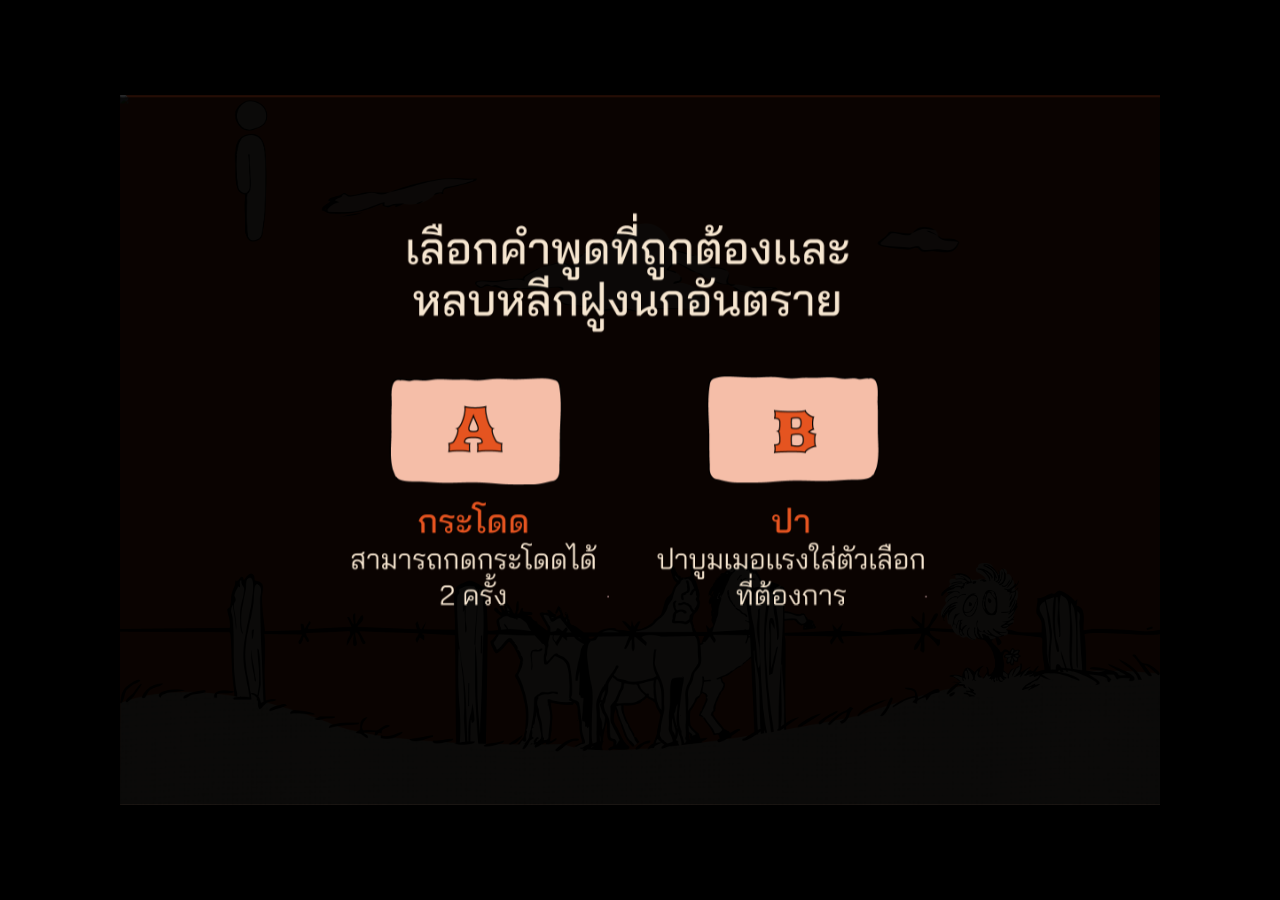
==== commit 02ebfc83: "156 Added More" ====
--- a/dandelion.html
+++ b/dandelion.html
@@ -1,1105 +1,1105 @@
-<!DOCTYPE html>
-<html lang="en">
-<head>
-    <meta charset="UTF-8">
-    <title>In-Game</title>
-    <style>
-        * {
-            margin: 0;
-            padding: 0;
-            box-sizing: border-box;
-            font-family: Cambria, Cochin, Georgia, Times, 'Times New Roman', serif;
-        }
-
-        body {
-            display: flex;
-            justify-content: center;
-            align-items: center;
-            height: 100vh;
-            width: 100vw;
-            background-color: #000000;
-            overflow: hidden;
-        }
-
-        .Frame {
-            position: absolute;
-            width: 1950px;
-            height: 1330px;
-            background-color: #e55420;
-            overflow: hidden;
-            transform-origin: center center;
-        }
-
-        .shake {
-            animation: gentleBigShake 0.4s ease-in-out both;
-        }
-
-        @keyframes gentleBigShake {
-            0%   { transform: scale(var(--game-scale)) translate3d(0, 0, 0); }
-            25%  { transform: scale(var(--game-scale)) translate3d(-18px, 6px, 0); }
-            50%  { transform: scale(var(--game-scale)) translate3d(16px, -8px, 0); }
-            75%  { transform: scale(var(--game-scale)) translate3d(-10px, 4px, 0); }
-            100% { transform: scale(var(--game-scale)) translate3d(0, 0, 0); }
-        }
-
-        .yellow-particle {
-            position: absolute;
-            background-color: #ffd700;
-            border: 2px solid #e6b800;
-            z-index: 10;
-            pointer-events: none;
-            box-shadow: 0 0 6px rgba(255, 215, 0, 0.8);
-            will-change: transform, opacity;
-        }
-
-        .Bg { z-index: -9; }
-
-        .character {
-            position: absolute;
-            width: 500px;
-            z-index: -3;
-            left: 0;
-            top: 0;
-            will-change: transform;
-        }
-
-        .Dandelion {
-            left: 1400px;
-            position: absolute;
-            bottom: 200px;
-            z-index: -4;
-            width: 450px;
-        }
-
-        .Bg, .Clouds, .Choices {
-            position: absolute;
-            left: 0;
-            width: 100%;
-            object-fit: cover;
-        }
-        .Choices{
-            z-index: 1;
-        }
-
-        .Bg {
-            top: 370px;
-        }
-
-        .SlidingObject {
-            position: absolute;
-            width: 180px;
-            height: auto;
-            z-index: 4;
-            pointer-events: none;
-            will-change: transform;
-        }
-
-        .Clouds {
-            top: -20%;
-            animation: cloudSineMove 2s cubic-bezier(0.45, 0.05, 0.55, 0.95) infinite alternate;
-            will-change: transform;
-        }
-
-        @keyframes cloudSineMove {
-            0% {
-                transform: translateY(0px);
-            }
-            100% {
-                transform: translateY(40px);
-            }
-        }
-
-        .sign-target {
-            position: absolute;
-            left: 550px;
-            width: 945px;
-            height: 260px;
-            z-index: 5;
-            background-color: transparent;
-            border-radius: 12px;
-            transition: background-color 0.4s ease, box-shadow 0.4s ease;
-        }
-
-        .sign-target.top    { top: 100px; }
-        .sign-target.middle { top: 415px; }
-        .sign-target.bottom { top: 730px; }
-
-        .sign-target.correct-highlight {
-            animation: highlightPulse 0.5s cubic-bezier(0.25, 1, 0.5, 1) forwards;
-        }
-
-        @keyframes highlightPulse {
-            0% {
-                background-color: rgba(255, 223, 0, 0.65);
-                box-shadow: 0 0 40px rgba(255, 215, 0, 0.9), inset 0 0 25px rgba(255, 255, 255, 0.8);
-            }
-            100% {
-                background-color: transparent;
-                box-shadow: 0 0 0px rgba(255, 215, 0, 0);
-            }
-        }
-
-        .dialogue-overlay {
-            position: absolute;
-            top: 0;
-            left: 0;
-            width: 100%;
-            height: 100%;
-            background-color: rgba(0, 0, 0, 0.8);
-            z-index: 14;
-            display: none;
-            opacity: 0;
-            transition: opacity 0.3s ease;
-            pointer-events: none;
-        }
-        .dialogue-overlay.fade-in {
-            opacity: 1;
-        }
-        .dialogue-overlay.fade-out {
-            opacity: 0;
-        }
-
-        .dandelion-dialogue-img {
-            position: absolute;
-            top: 27%;
-            left: 10%;
-            width: 85%;
-            align-items: center;
-            justify-content: center;
-            object-fit: cover;
-            z-index: 16;
-            display: none;
-            opacity: 0;
-            transition: opacity 0.3s ease;
-            pointer-events: none;
-        }
-        .dandelion-dialogue-img.fade-out {
-            opacity: 0;
-        }
-        .dandelion-dialogue-img.fade-in {
-            opacity: 1;
-        }
-
-        .npcUp {
-            position: absolute;
-            width: 40%;
-            left: 61%;
-            margin-top: 30%;
-            display: none;
-            z-index: 15;
-            opacity: 0;
-            transition: opacity 0.3s ease;
-            pointer-events: none;
-        }
-        .npcUp.fade-out {
-            opacity: 0;
-        }
-        .npcUp.fade-in {
-            opacity: 1;
-        }
-
-        .boomerang {
-            position: absolute;
-            width: 100px;
-            z-index: 6;
-            display: none;
-            will-change: transform;
-        }
-
-        .game-status-overlay {
-            position: absolute;
-            top: 0;
-            left: 0;
-            width: 100%;
-            height: 100%;
-            background-color: rgba(0, 0, 0, 0.75);
-            z-index: 20;
-            display: none;
-            flex-direction: column;
-            justify-content: center;
-            align-items: center;
-            color: #ffffff;
-            text-shadow: 2px 2px 4px #000000;
-        }
-
-        .game-status-overlay .answer-key-img {
-            width: 110%;
-            height: auto;
-            object-fit: contain;
-            position: absolute;
-            top: 0px;
-        }
-
-        .game-status-overlay .try-again-img {
-            width: 150%;
-            bottom: -1.5%;
-            height: auto;
-            position: absolute;
-            object-fit: contain;
-            display: none;
-            opacity: 0;
-            transition: opacity 0.3s ease;
-            pointer-events: none;
-        }
-        .try-again-img.fade-out {
-            opacity: 0;
-        }
-        .try-again-img.fade-in {
-            opacity: 1;
-        }
-
-        .game-status-overlay h1 {
-            font-size: 80px;
-            margin-bottom: 20px;
-        }
-
-        .game-status-overlay p {
-            font-size: 36px;
-            margin: 10px 0;
-        }
-        .EndChoice-D{
-            top: 6.25%;
-        }
-
-        .EndChoice-Character,.EndChoice-A,.EndChoice-D,.EndChoice-Base{
-            width: 100%;
-            position: absolute;
-        }
-        .EndChoice-Character,.EndChoice-A,.EndChoice-D,.EndChoice-Base{
-            bottom: 10%;
-        }
-        .EndChoice-A,.EndChoice-D{
-            z-index: 1;
-        }
-
-        .AnimationFrame, .TextAfterAnimation {
-            position: absolute;
-            top: 0;
-            left: 0;
-            width: 100%;
-            height: 100%;
-            object-fit: cover;
-            display: none;
-            opacity: 1;
-            transition: opacity 1s ease-in-out;
-            z-index: 25;
-        }
-
-        .TextAfterAnimation {
-            opacity: 0;
-            transition: opacity 1s ease-in-out;
-            z-index: 26;
-        }
-
-        .TextAfterAnimation.fade-in {
-            opacity: 1;
-        }
-
-        .AnimationFrame.fade-out, .TextAfterAnimation.fade-out {
-            opacity: 0;
-        }
-
-        .tutorial-overlay {
-            position: absolute;
-            top: 0;
-            left: 0;
-            width: 100%;
-            height: 100%;
-            z-index: 30;
-            display: flex;
-            justify-content: center;
-            align-items: center;
-            background-color: rgba(0, 0, 0, 0.8);
-            opacity: 1;
-            transition: opacity 0.5s ease-in-out;
-        }
-
-        .tutorial-overlay img {
-            width: 100%;
-            height: 100%;
-            object-fit: contain;
-        }
-
-        .tutorial-overlay.fade-out {
-            opacity: 0;
-            pointer-events: none;
-        }
-        .tutorial-overlay{
-            width: 125%;
-        }
-        .tutor{
-            width: 130%;
-            top: 0.2%;
-            left: -12%;
-
-            position: absolute;
-        }
-
-        #debugCanvas {
-            position: absolute;
-            top: 0;
-            left: 0;
-            pointer-events: none;
-            z-index: 10;
-        }
-    </style>
-</head>
-<body>
-    <div class="Frame" id="mapFrame">
-        <div class="tutorial-overlay" id="tutorialOverlay">
-            <img src="Assets/Images/Quiz Part/tutorial.png" alt="Tutorial" class="tutor">
-        </div>
-
-        <audio class="dansfx" src="Assets/Sounds/DanSFX.mp3"></audio>
-        <audio class="birdsfx" src="Assets/Sounds/BirdBG.mp3"></audio>
-        <img class="AnimationFrame" id="animFrame" src="Assets/Images/Quiz Part/Animations/Dandelion/Dandelion Animation-01.png">
-        <img class="TextAfterAnimation" id="textAfterAnim" src="Assets/Images/Quiz Part/Animations/Dandelion/Dandelion Animation end.png">
-
-        <audio class="hitSound" src="Assets/Sounds/hitSound.mp3"></audio>
-        <audio class="swingSound" src="Assets/Sounds/swingSound.mp3"></audio>
-        <audio class="eagleSFX" src="Assets/Sounds/Caw.mp3"></audio>
-        <img class="character" id="player" src="Assets/Images/Part 2/User/User1 L3.png" alt="Player" />
-        <img class="Bg" src="Assets/Images/Quiz Part/Quiz Bg.png"/>
-        <img class="Choices" id="choicesImg" src="Assets/Images/Quiz Part/Choices/choice1.png">
-
-        <div class="sign-target top" data-sign="1"></div>
-        <div class="sign-target middle" data-sign="2"></div>
-        <div class="sign-target bottom" data-sign="3"></div>
-
-        <div class="ColorBg">
-            <img class="Clouds" src="Assets/Images/Quiz Part/Quiz Cloud.png">
-            <img class="NPC Dandelion" id="dandelion" src="Assets/Images/Part 2/character/Dadelion L4.png">
-            
-            <div class="dialogue-overlay" id="dialogueBg"></div>
-
-            <div class="DialougeWrapper">
-                <img class="dandelion-dialogue-img" id="dandelionDialogue" src="Assets/Images/Quiz Part/Dandelion Dialogue/Dandelion Dialogue1.png" alt="Dandelion Dialogue" />
-                <img class="npcUp" id="npcUp" src="Assets/Images/Part 2/character/Dadelion L4.png" alt="NPC Portrait">
-            </div>
-
-            <img class="boomerang" id="boomerang" src="Assets/Images/Quiz Part/Boomerang.png" alt="Boomerang" />
-
-            <canvas id="debugCanvas"></canvas>
-        </div>
-
-        <div class="game-status-overlay" id="gameOverOverlay">
-            <img class="answer-key-img" id="answerKeyImg" src="Assets/Images/Quiz Part/Answer Key/Answer Key1.png" alt="Answer Key" />
-            <img class="try-again-img" id="tryAgainImg" src="Assets/Images/Quiz Part/Answer Key/X to try again.png" alt="Press X to go back to Farmer Dialouge" />
-        </div>
-
-        <div class="game-status-overlay" id="winOverlay">
-            <img class="EndChoice-Character" src="Assets/Images/Quiz Part/EndCharacter/End Dandelion.png">
-            <img class="EndChoice-A" src="Assets/Images/Quiz Part/EndCharacter/End A.png">
-            <img class="EndChoice-D" src="Assets/Images/Quiz Part/EndCharacter/End D.png">
-            <img class="EndChoice-Base" src="Assets/Images/Quiz Part/EndCharacter/End choice.png">
-        </div>
-    </div>
-
-    <script>
-        const GAME_WIDTH = 2400;
-        const GAME_HEIGHT = 1080;
-
-        const frame = document.getElementById("mapFrame");
-        const playerElem = document.getElementById("player");
-        const boomerangElem = document.getElementById("boomerang");
-        const choicesElem = document.getElementById("choicesImg");
-        const answerKeyElem = document.getElementById("answerKeyImg");
-        const dandelionDialogueElem = document.getElementById("dandelionDialogue");
-        const npcUpElem = document.getElementById('npcUp');
-        const dialogueBgElem = document.getElementById("dialogueBg");
-        const canvas = document.getElementById("debugCanvas");
-        const ctx = canvas.getContext("2d");
-        const hitsfx = document.querySelector(".hitSound");
-        const swingsfx = document.querySelector(".swingSound");
-        const birdsfx = document.querySelector(".eagleSFX");
-        const dnsfx = document.querySelector(".dansfx");
-        const bdsfx = document.querySelector(".birdsfx");
-
-        const dandelionElem = document.getElementById("dandelion");
-        const gameOverOverlay = document.getElementById("gameOverOverlay");
-        const gameOverOverlayText = document.getElementById("tryAgainImg");
-        const winOverlay = document.getElementById("winOverlay");
-
-        const animFrameElem = document.getElementById("animFrame");
-        const textAfterAnimElem = document.getElementById("textAfterAnim");
-        const tutorialOverlay = document.getElementById("tutorialOverlay");
-
-        let slidingObstacles = [];
-        let obstacleSpawnTimer = 0;
-        const OBSTACLE_SPAWN_INTERVAL = 60; 
-
-        let currentQuestion = 1;
-        let currentDialogueIndex = 0; 
-        let isDialogueActive = false;  
-        let isTransitioning = false;   
-
-        const correctAnswers = {
-            1: 2,
-            2: 1,
-            3: 3
-        };
-
-        let isGameOver = false;
-        let isWin = false;
-        
-        let isTutorialActive = true;
-        let isCutsceneActive = false;
-        let canDismissCutscene = false;
-
-        let currentScale = 1;
-
-        function fitGameToWindow() {
-            const scaleX = window.innerWidth / GAME_WIDTH;
-            const scaleY = window.innerHeight / GAME_HEIGHT;
-            currentScale = Math.min(scaleX, scaleY);
-
-            frame.style.setProperty('--game-scale', currentScale);
-            frame.style.transform = `scale(${currentScale})`;
-        }
-
-        function resizeCanvas() {
-            canvas.width = GAME_WIDTH;
-            canvas.height = GAME_HEIGHT;
-        }
-        
-        window.addEventListener("resize", () => {
-            fitGameToWindow();
-            resizeCanvas();
-        });
-
-        fitGameToWindow();
-        resizeCanvas();
-
-        function dismissTutorial() {
-            isTutorialActive = false;
-            tutorialOverlay.classList.add("fade-out");
-            setTimeout(() => {
-                tutorialOverlay.style.display = "none";
-                startIntroCutscene();
-            }, 500);
-        }
-
-        function startIntroCutscene() {
-            isCutsceneActive = true;
-            canDismissCutscene = false;
-            animFrameElem.style.display = "block";
-
-            let frameNum = 1;
-            let FrameAgain = 1;
-            let direction = 1; 
-            animFrameElem.src = `Assets/Images/Quiz Part/Animations/Dandelion/Dandelion Animation-0${frameNum}.png`;
-
-            const cutsceneInterval = setInterval(() => {
-                frameNum += direction;
-
-                if (frameNum === 4 && direction === 1) {
-                    direction = -1;
-                }
-
-                if (frameNum === 1 && direction === -1) {
-                    direction = 1;
-                    FrameAgain++;
-                }
-
-                if (frameNum === 2) {
-                    dnsfx.play();
-                }
-
-                animFrameElem.src = `Assets/Images/Quiz Part/Animations/Dandelion/Dandelion Animation-0${frameNum}.png`;
-
-                if (frameNum === 4 && FrameAgain === 3) {
-                    clearInterval(cutsceneInterval);
-                    textAfterAnimElem.style.display = "block";
-                    
-                    setTimeout(() => {
-                        textAfterAnimElem.classList.add("fade-in");
-                        canDismissCutscene = true;
-                    }, 100);
-                }
-            }, 250);
-        }
-
-        function dismissCutscene() {
-            canDismissCutscene = false; 
-            bdsfx.play()
-            
-            animFrameElem.classList.add("fade-out");
-            textAfterAnimElem.classList.remove("fade-in");
-            textAfterAnimElem.classList.add("fade-out");
-
-            setTimeout(() => {
-                animFrameElem.style.display = "none";
-                textAfterAnimElem.style.display = "none";
-                animFrameElem.classList.remove("fade-out");
-                textAfterAnimElem.classList.remove("fade-out");
-                isCutsceneActive = false; 
-            }, 1000);
-        }
-
-        function triggerScreenShake() {
-            frame.classList.remove("shake");
-            void frame.offsetWidth;
-            frame.classList.add("shake");
-
-            setTimeout(() => {
-                frame.classList.remove("shake");
-                frame.style.transform = `scale(${currentScale})`;
-            }, 400);
-        }
-
-        function highlightCorrectSign(signElem) {
-            signElem.classList.remove("correct-highlight");
-            void signElem.offsetWidth; 
-            signElem.classList.add("correct-highlight");
-
-            setTimeout(() => {
-                signElem.classList.remove("correct-highlight");
-            }, 500);
-        }
-
-        function spawnYellowParticles(signRect) {
-            const particleCount = 24;
-            const colors = ['#ffd700', '#ffea00', '#fff066', '#e6b800'];
-
-            for (let i = 0; i < particleCount; i++) {
-                const p = document.createElement("div");
-                p.classList.add("yellow-particle");
-
-                const size = Math.floor(Math.random() * 16) + 12; 
-                p.style.width = `${size}px`;
-                p.style.height = `${size}px`;
-                p.style.backgroundColor = colors[Math.floor(Math.random() * colors.length)];
-
-                let posX = signRect.x + (Math.random() * signRect.width);
-                let posY = signRect.y + (Math.random() * signRect.height);
-
-                p.style.left = `${posX}px`;
-                p.style.top = `${posY}px`;
-
-                frame.appendChild(p);
-
-                let vx = (Math.random() - 0.5) * 12;
-                let vy = (Math.random() - 0.5) * 12 - 4;
-                const gravity = 0.5;
-                let opacity = 1;
-                let rotation = Math.random() * 360;
-                let rotSpeed = (Math.random() - 0.5) * 10;
-
-                function animateParticle() {
-                    posX += vx;
-                    posY += vy;
-                    vy += gravity;
-                    opacity -= 0.03;
-                    rotation += rotSpeed;
-
-                    p.style.transform = `translate(${posX - signRect.x}px, ${posY - signRect.y}px) rotate(${rotation}deg)`;
-                    p.style.opacity = opacity;
-
-                    if (opacity > 0) {
-                        requestAnimationFrame(animateParticle);
-                    } else {
-                        p.remove();
-                    }
-                }
-
-                requestAnimationFrame(animateParticle);
-            }
-        }
-
-        const PLAYER_WIDTH = 350;
-        const PLAYER_HEIGHT = 200;
-        const FEET_OFFSET_X = PLAYER_WIDTH / 2;
-
-        const player = {
-            x: 50,
-            y: 200,
-            velX: 0,
-            velY: 0,
-            speed: 7,
-            gravity: 0.6,
-            jumpForce: -25,
-            isGrounded: false,
-            Jumped: 0,
-            maxJumps: 2,
-            facingDirection: 1,
-            canThrow: true
-        };
-
-        const boomerang = {
-            x: 0,
-            y: 0,
-            velX: 0,
-            speed: 18,
-            active: false,
-            rotation: 0,
-            timer: 0,
-            returnDelay: 85,
-            maxLifetime: 170,
-            hasHitSign: false,
-            width: 100,
-            height: 100
-        };
-
-        const characterFrames = [
-            "Assets/Images/Part 2/User/User1 L3.png",
-            "Assets/Images/Part 2/User/User2 L3.png",
-            "Assets/Images/Part 2/User/User3 L3.png"
-        ];
-        let currentFrameIndex = 0;
-        let animationTimer = 0;
-        const animationSpeed = 12;
-
-        const pathPoints = [
-            { x: 0.00, y: 1 },
-            { x: 1.00, y: 1 }
-        ];
-
-        const keys = {
-            ArrowUp: false, KeyW: false, KeyZ: false, KeyX: false
-        };
-
-        window.addEventListener("keydown", (e) => {
-            if (e.code in keys) keys[e.code] = true;
-
-            if (isTransitioning) return;
-
-            if (isTutorialActive) {
-                if ((e.code === "KeyZ" || e.code === "KeyX") && !e.repeat) {
-                    dismissTutorial();
-                }
-                return;
-            }
-
-            if (isCutsceneActive) {
-                if ((e.code === "KeyZ" || e.code === "KeyX") && !e.repeat && canDismissCutscene) {
-                    dismissCutscene();
-                }
-                return;
-            }
-
-            if (isDialogueActive) {
-                if ((e.code === "KeyZ" || e.code === "KeyX") && !e.repeat) {
-                    if (currentDialogueIndex === 2) {
-                        setDandelionDialogue(3);
-                    } else if (currentDialogueIndex === 1) {
-                        currentQuestion = 2;
-                        choicesElem.src = `Assets/Images/Quiz Part/Choices/Choice${currentQuestion}.png`;
-                        hideDialogue(() => resetBoomerang());
-                    } else if (currentDialogueIndex === 3) {
-                        currentQuestion = 3;
-                        choicesElem.src = `Assets/Images/Quiz Part/Choices/Choice${currentQuestion}.png`;
-                        hideDialogue(() => resetBoomerang());
-                    } else if (currentDialogueIndex === 4) {
-                        hideDialogue(() => triggerWin());
-                    }
-                }
-                return;
-            }
-
-            if (isGameOver) {
-                if (e.code === "KeyZ" || e.code === "KeyX") {
-                    restartGame();
-                }
-                return;
-            }
-
-            if (isWin) {
-                localStorage.setItem("Npc1Completed", "true");
-                if (e.code === "KeyA") {
-                    window.location.href = 'map.html';
-                } else if (e.code === "KeyB") {
-                    localStorage.setItem("dialogueCompleted", "false");
-                    window.location.href = 'theend.html';
-                }
-                return;
-            }
-
-            if ((e.code === "ArrowUp" || e.code === "KeyW" || e.code === "KeyA") && !e.repeat) {
-                if (player.Jumped < player.maxJumps) {
-                    player.velY = player.jumpForce;
-                    player.isGrounded = false;
-                    player.Jumped++;
-                }
-            }
-
-            if (e.code === "KeyB" && !e.repeat) {
-                throwBoomerang();
-            }
-        });
-
-        window.addEventListener("keyup", (e) => {
-            if (e.code in keys) keys[e.code] = false;
-
-            if (e.code === "ArrowUp" || e.code === "KeyW" || e.code === "KeyA") {
-                if (player.velY < 0) {
-                    player.velY = 0;
-                }
-            }
-        });
-
-        function spawnSlidingObstacle() {
-            const img = document.createElement("img");
-            img.classList.add("SlidingObject");
-            img.src = "Assets/Images/Quiz Part/Bird2.png"; 
-            
-            const randomY = Math.pow(Math.random(), 2) * (GAME_HEIGHT - 450) + 200;
-
-            const obstacle = {
-                element: img,
-                x: GAME_WIDTH,
-                y: randomY,
-                speed: 6 + Math.random() * 2,
-                width: 115,
-                height: 115
-            };
-
-            img.style.top = `${obstacle.y}px`;
-            img.style.transform = `translateX(${obstacle.x}px)`;
-            frame.appendChild(img);
-
-            slidingObstacles.push(obstacle);
-        }
-        let HittedBird = false;
-
-        function updateSlidingObstacles() {
-            obstacleSpawnTimer++;
-            if (obstacleSpawnTimer >= OBSTACLE_SPAWN_INTERVAL) {
-                obstacleSpawnTimer = 0;
-                spawnSlidingObstacle();
-            }
-
-            const playerHitbox = {
-                x: player.x + 80, 
-                y: player.y + 40,
-                width: PLAYER_WIDTH - 160,
-                height: PLAYER_HEIGHT - 40
-            };
-
-            for (let i = slidingObstacles.length - 1; i >= 0; i--) {
-                const obs = slidingObstacles[i];
-                obs.x -= obs.speed;
-                obs.element.style.transform = `translateX(${obs.x}px)`;
-
-                const obsHitbox = {
-                    x: obs.x,
-                    y: obs.y,
-                    width: obs.width,
-                    height: obs.height
-                };
-
-                if (isColliding(playerHitbox, obsHitbox)) {
-                    clearAllObstacles();
-                    HittedBird = true;
-                    
-                    birdsfx.volume = 0.5;
-                    birdsfx.play();
-                    triggerGameOver();
-                    return;
-                }
-
-                if (obs.x < -obs.width) {
-                    obs.element.remove();
-                    slidingObstacles.splice(i, 1);
-                }
-            }
-        }
-
-        function clearAllObstacles() {
-            slidingObstacles.forEach(obs => obs.element.remove());
-            slidingObstacles = [];
-            obstacleSpawnTimer = 0;
-        }
-
-        function throwBoomerang() {
-            if (!player.canThrow || boomerang.active || isGameOver || isWin || isDialogueActive || isCutsceneActive || isTutorialActive) return;
-
-            swingsfx.play();
-            boomerang.active = true;
-            boomerang.hasHitSign = false;
-            player.canThrow = false;
-            boomerang.timer = 0;
-            boomerang.rotation = 0;
-
-            boomerang.x = player.x + FEET_OFFSET_X - (boomerang.width / 2);
-            boomerang.y = player.y + (PLAYER_HEIGHT / 2);
-
-            boomerang.velX = player.facingDirection * boomerang.speed;
-            boomerangElem.style.display = "block";
-        }
-
-        function resetBoomerang() {
-            boomerang.active = false;
-            player.canThrow = true;
-            boomerangElem.style.display = "none";
-        }
-
-        function setDandelionDialogue(index) {
-            currentDialogueIndex = index;
-            isDialogueActive = true;
-            isTransitioning = true;
-
-            dandelionDialogueElem.src = `Assets/Images/Quiz Part/Dandelion Dialogue/Dandelion Dialogue${index}.png`;
-
-            dialogueBgElem.style.display = "block";
-            dandelionDialogueElem.style.display = "block";
-            npcUpElem.style.display = "block";
-
-            requestAnimationFrame(() => {
-                dialogueBgElem.classList.remove("fade-out");
-                dandelionDialogueElem.classList.remove("fade-out");
-                npcUpElem.classList.remove("fade-out");
-
-                dialogueBgElem.classList.add("fade-in");
-                dandelionDialogueElem.classList.add("fade-in");
-                npcUpElem.classList.add("fade-in");
-            });
-
-            setTimeout(() => {
-                isTransitioning = false;
-            }, 300);
-        }
-
-        function hideDialogue(callback) {
-            isTransitioning = true;
-
-            dialogueBgElem.classList.remove("fade-in");
-            dandelionDialogueElem.classList.remove("fade-in");
-            npcUpElem.classList.remove("fade-in");
-
-            dialogueBgElem.classList.add("fade-out");
-            dandelionDialogueElem.classList.add("fade-out");
-            npcUpElem.classList.add("fade-out");
-
-            setTimeout(() => {
-                isDialogueActive = false;
-                dialogueBgElem.style.display = "none";
-                dandelionDialogueElem.style.display = "none";
-                npcUpElem.style.display = "none";
-                isTransitioning = false;
-                if (callback) callback();
-            }, 300);
-        }
-
-        function checkSignHits() {
-            if (boomerang.hasHitSign || !boomerang.active) return;
-
-            const boomerangHitbox = {
-                x: boomerang.x,
-                y: boomerang.y,
-                width: boomerang.width,
-                height: boomerang.height
-            };
-
-            const signTargets = document.querySelectorAll('.sign-target');
-
-            signTargets.forEach(sign => {
-                const rect = {
-                    x: sign.offsetLeft,
-                    y: sign.offsetTop,
-                    width: sign.offsetWidth,
-                    height: sign.offsetHeight
-                };
-
-                if (isColliding(boomerangHitbox, rect)) {
-                    hitsfx.play();
-                    boomerang.hasHitSign = true;
-
-                    const hitSignId = parseInt(sign.getAttribute("data-sign"));
-                    const isCorrect = hitSignId === correctAnswers[currentQuestion];
-
-                    choicesElem.src = "Assets/Images/Quiz Part/Choices/Active choice.png";
-
-                    if (isCorrect) {
-                        triggerScreenShake();
-                        highlightCorrectSign(sign);
-                        spawnYellowParticles(rect);
-
-                        if (currentQuestion === 1) {
-                            setDandelionDialogue(1);
-                        } else if (currentQuestion === 2) {
-                            setDandelionDialogue(2);
-                        } else if (currentQuestion === 3) {
-                            setDandelionDialogue(4);
-                        }
-                    } else {
-                        hideDialogue(() => triggerGameOver());
-                    }
-                }
-            });
-        }
-
-        function triggerGameOver() {
-            isGameOver = true;
-            clearAllObstacles();
-            
-            if (HittedBird) {
-                answerKeyElem.src = `Assets/Images/Quiz Part/Answer Key/Try again bird.png`;
-            } else {
-                answerKeyElem.src = `Assets/Images/Quiz Part/Answer Key/Answer Key${currentQuestion}.png`;
-            }
-
-            gameOverOverlay.style.display = "flex";
-            
-            gameOverOverlayText.style.display = "none";
-            requestAnimationFrame(() => {
-                gameOverOverlayText.classList.add("fade-out");
-                gameOverOverlayText.classList.remove("fade-in");
-            });
-
-            setTimeout(() => {
-                gameOverOverlayText.classList.add("fade-in");
-                gameOverOverlayText.classList.remove("fade-out");
-                setTimeout(() => {
-                    gameOverOverlayText.style.display = "flex";
-                }, 300);
-            }, 3000);
-        }
-
-        function triggerWin() {
-            isWin = true;
-            bdsfx.pause();
-            clearAllObstacles();
-            winOverlay.style.display = "flex";
-        }
-
-        function restartGame() {
-            isGameOver = false;
-            isWin = false;
-            clearAllObstacles();
-
-            if (currentQuestion == 3) {
-                currentQuestion = 2;
-                choicesElem.src = `Assets/Images/Quiz Part/Choices/choice2.png`;
-            } else {
-                currentQuestion = 1;
-                choicesElem.src = `Assets/Images/Quiz Part/Choices/choice1.png`;
-            }
-            HittedBird = false;
-            player.x = 50;
-            player.y = 200;
-            player.velX = 0;
-            player.velY = 0;
-            resetBoomerang();
-
-            gameOverOverlay.style.display = "none";
-            gameOverOverlayText.style.display = "none";
-            gameOverOverlayText.classList.remove("fade-in", "fade-out");
-            winOverlay.style.display = "none";
-
-            currentDialogueIndex = 0;
-            hideDialogue();
-        }
-
-        function updateBoomerang() {
-            if (!boomerang.active) return;
-
-            boomerang.timer++;
-
-            if (boomerang.timer === boomerang.returnDelay) {
-                boomerang.velX = -boomerang.velX;
-            }
-
-            boomerang.x += boomerang.velX;
-            boomerang.rotation += 25;
-
-            boomerangElem.style.transform = `translate(${boomerang.x}px, ${boomerang.y}px) rotate(${boomerang.rotation}deg)`;
-
-            checkSignHits();
-
-            const playerHitbox = {
-                x: player.x,
-                y: player.y,
-                width: PLAYER_WIDTH,
-                height: PLAYER_HEIGHT
-            };
-
-            const boomerangHitbox = {
-                x: boomerang.x,
-                y: boomerang.y,
-                width: boomerang.width,
-                height: boomerang.height
-            };
-
-            if (boomerang.timer > boomerang.returnDelay && isColliding(playerHitbox, boomerangHitbox)) {
-                catchBoomerang();
-                return;
-            }
-
-            if (boomerang.timer >= boomerang.maxLifetime) {
-                resetBoomerang();
-                triggerGameOver();
-            }
-        }
-
-        function catchBoomerang() {
-            resetBoomerang();
-        }
-
-        function isColliding(rect1, rect2) {
-            return (
-                rect1.x < rect2.x + rect2.width &&
-                rect1.x + rect1.width > rect2.x &&
-                rect1.y < rect2.y + rect2.height &&
-                rect1.y + rect1.height > rect2.y
-            );
-        }
-
-        function getGroundYAt(feetX) {
-            const normX = feetX / GAME_WIDTH;
-
-            for (let i = 0; i < pathPoints.length - 1; i++) {
-                const p1 = pathPoints[i];
-                const p2 = pathPoints[i + 1];
-
-                if (normX >= p1.x && normX <= p2.x) {
-                    const t = (normX - p1.x) / (p2.x - p1.x || 1);
-                    const normY = p1.y + t * (p2.y - p1.y);
-                    return normY * GAME_HEIGHT;
-                }
-            }
-            return GAME_HEIGHT;
-        }
-
-        function gameLoop() {
-            if (!isGameOver && !isWin && !isDialogueActive && !isCutsceneActive && !isTutorialActive) {
-                player.velX = 0;
-                player.velY += player.gravity;
-
-                player.x += player.velX;
-                player.y += player.velY;
-
-                if (player.x < -FEET_OFFSET_X + 20) player.x = -FEET_OFFSET_X + 20;
-                if (player.x > GAME_WIDTH - FEET_OFFSET_X - 20) player.x = GAME_WIDTH - FEET_OFFSET_X - 20;
-
-                const feetX = player.x + FEET_OFFSET_X;
-                const targetGroundY = getGroundYAt(feetX) - PLAYER_HEIGHT;
-
-                if (player.y >= targetGroundY) {
-                    player.y = targetGroundY;
-                    player.velY = 0;
-                    player.isGrounded = true;
-                    player.Jumped = 0;
-                } else {
-                    player.isGrounded = false;
-                }
-
-                updateBoomerang();
-                updateSlidingObstacles(); 
-
-                animationTimer++;
-                if (animationTimer >= animationSpeed) {
-                    animationTimer = 0;
-                    currentFrameIndex = (currentFrameIndex + 1) % characterFrames.length;
-                    playerElem.src = characterFrames[currentFrameIndex];
-                }
-
-                playerElem.style.transform = `translate(${player.x}px, ${player.y}px) scaleX(${player.facingDirection})`;
-            }
-
-            requestAnimationFrame(gameLoop);
-        }
-
-        requestAnimationFrame(gameLoop);
-    </script>
-</body>
+<!DOCTYPE html>
+<html lang="en">
+<head>
+    <meta charset="UTF-8">
+    <title>In-Game</title>
+    <style>
+        * {
+            margin: 0;
+            padding: 0;
+            box-sizing: border-box;
+            font-family: Cambria, Cochin, Georgia, Times, 'Times New Roman', serif;
+        }
+
+        body {
+            display: flex;
+            justify-content: center;
+            align-items: center;
+            height: 100vh;
+            width: 100vw;
+            background-color: #000000;
+            overflow: hidden;
+        }
+
+        .Frame {
+            position: absolute;
+            width: 1950px;
+            height: 1330px;
+            background-color: #e55420;
+            overflow: hidden;
+            transform-origin: center center;
+        }
+
+        .shake {
+            animation: gentleBigShake 0.4s ease-in-out both;
+        }
+
+        @keyframes gentleBigShake {
+            0%   { transform: scale(var(--game-scale)) translate3d(0, 0, 0); }
+            25%  { transform: scale(var(--game-scale)) translate3d(-18px, 6px, 0); }
+            50%  { transform: scale(var(--game-scale)) translate3d(16px, -8px, 0); }
+            75%  { transform: scale(var(--game-scale)) translate3d(-10px, 4px, 0); }
+            100% { transform: scale(var(--game-scale)) translate3d(0, 0, 0); }
+        }
+
+        .yellow-particle {
+            position: absolute;
+            background-color: #ffd700;
+            border: 2px solid #e6b800;
+            z-index: 10;
+            pointer-events: none;
+            box-shadow: 0 0 6px rgba(255, 215, 0, 0.8);
+            will-change: transform, opacity;
+        }
+
+        .Bg { z-index: -9; }
+
+        .character {
+            position: absolute;
+            width: 500px;
+            z-index: -3;
+            left: 0;
+            top: 0;
+            will-change: transform;
+        }
+
+        .Dandelion {
+            left: 1400px;
+            position: absolute;
+            bottom: 200px;
+            z-index: -4;
+            width: 450px;
+        }
+
+        .Bg, .Clouds, .Choices {
+            position: absolute;
+            left: 0;
+            width: 100%;
+            object-fit: cover;
+        }
+        .Choices{
+            z-index: 1;
+        }
+
+        .Bg {
+            top: 370px;
+        }
+
+        .SlidingObject {
+            position: absolute;
+            width: 180px;
+            height: auto;
+            z-index: 4;
+            pointer-events: none;
+            will-change: transform;
+        }
+
+        .Clouds {
+            top: -20%;
+            animation: cloudSineMove 2s cubic-bezier(0.45, 0.05, 0.55, 0.95) infinite alternate;
+            will-change: transform;
+        }
+
+        @keyframes cloudSineMove {
+            0% {
+                transform: translateY(0px);
+            }
+            100% {
+                transform: translateY(40px);
+            }
+        }
+
+        .sign-target {
+            position: absolute;
+            left: 550px;
+            width: 945px;
+            height: 260px;
+            z-index: 5;
+            background-color: transparent;
+            border-radius: 12px;
+            transition: background-color 0.4s ease, box-shadow 0.4s ease;
+        }
+
+        .sign-target.top    { top: 100px; }
+        .sign-target.middle { top: 415px; }
+        .sign-target.bottom { top: 730px; }
+
+        .sign-target.correct-highlight {
+            animation: highlightPulse 0.5s cubic-bezier(0.25, 1, 0.5, 1) forwards;
+        }
+
+        @keyframes highlightPulse {
+            0% {
+                background-color: rgba(255, 223, 0, 0.65);
+                box-shadow: 0 0 40px rgba(255, 215, 0, 0.9), inset 0 0 25px rgba(255, 255, 255, 0.8);
+            }
+            100% {
+                background-color: transparent;
+                box-shadow: 0 0 0px rgba(255, 215, 0, 0);
+            }
+        }
+
+        .dialogue-overlay {
+            position: absolute;
+            top: 0;
+            left: 0;
+            width: 100%;
+            height: 100%;
+            background-color: rgba(0, 0, 0, 0.8);
+            z-index: 14;
+            display: none;
+            opacity: 0;
+            transition: opacity 0.3s ease;
+            pointer-events: none;
+        }
+        .dialogue-overlay.fade-in {
+            opacity: 1;
+        }
+        .dialogue-overlay.fade-out {
+            opacity: 0;
+        }
+
+        .dandelion-dialogue-img {
+            position: absolute;
+            top: 27%;
+            left: 10%;
+            width: 85%;
+            align-items: center;
+            justify-content: center;
+            object-fit: cover;
+            z-index: 16;
+            display: none;
+            opacity: 0;
+            transition: opacity 0.3s ease;
+            pointer-events: none;
+        }
+        .dandelion-dialogue-img.fade-out {
+            opacity: 0;
+        }
+        .dandelion-dialogue-img.fade-in {
+            opacity: 1;
+        }
+
+        .npcUp {
+            position: absolute;
+            width: 40%;
+            left: 61%;
+            margin-top: 30%;
+            display: none;
+            z-index: 15;
+            opacity: 0;
+            transition: opacity 0.3s ease;
+            pointer-events: none;
+        }
+        .npcUp.fade-out {
+            opacity: 0;
+        }
+        .npcUp.fade-in {
+            opacity: 1;
+        }
+
+        .boomerang {
+            position: absolute;
+            width: 100px;
+            z-index: 6;
+            display: none;
+            will-change: transform;
+        }
+
+        .game-status-overlay {
+            position: absolute;
+            top: 0;
+            left: 0;
+            width: 100%;
+            height: 100%;
+            background-color: rgba(0, 0, 0, 0.75);
+            z-index: 20;
+            display: none;
+            flex-direction: column;
+            justify-content: center;
+            align-items: center;
+            color: #ffffff;
+            text-shadow: 2px 2px 4px #000000;
+        }
+
+        .game-status-overlay .answer-key-img {
+            width: 110%;
+            height: auto;
+            object-fit: contain;
+            position: absolute;
+            top: 0px;
+        }
+
+        .game-status-overlay .try-again-img {
+            width: 150%;
+            bottom: -1.5%;
+            height: auto;
+            position: absolute;
+            object-fit: contain;
+            display: none;
+            opacity: 0;
+            transition: opacity 0.3s ease;
+            pointer-events: none;
+        }
+        .try-again-img.fade-out {
+            opacity: 0;
+        }
+        .try-again-img.fade-in {
+            opacity: 1;
+        }
+
+        .game-status-overlay h1 {
+            font-size: 80px;
+            margin-bottom: 20px;
+        }
+
+        .game-status-overlay p {
+            font-size: 36px;
+            margin: 10px 0;
+        }
+        .EndChoice-D{
+            top: 6.25%;
+        }
+
+        .EndChoice-Character,.EndChoice-A,.EndChoice-D,.EndChoice-Base{
+            width: 100%;
+            position: absolute;
+        }
+        .EndChoice-Character,.EndChoice-A,.EndChoice-D,.EndChoice-Base{
+            bottom: 10%;
+        }
+        .EndChoice-A,.EndChoice-D{
+            z-index: 1;
+        }
+
+        .AnimationFrame, .TextAfterAnimation {
+            position: absolute;
+            top: 0;
+            left: 0;
+            width: 100%;
+            height: 100%;
+            object-fit: cover;
+            display: none;
+            opacity: 1;
+            transition: opacity 1s ease-in-out;
+            z-index: 25;
+        }
+
+        .TextAfterAnimation {
+            opacity: 0;
+            transition: opacity 1s ease-in-out;
+            z-index: 26;
+        }
+
+        .TextAfterAnimation.fade-in {
+            opacity: 1;
+        }
+
+        .AnimationFrame.fade-out, .TextAfterAnimation.fade-out {
+            opacity: 0;
+        }
+
+        .tutorial-overlay {
+            position: absolute;
+            top: 0;
+            left: 0;
+            width: 100%;
+            height: 100%;
+            z-index: 30;
+            display: flex;
+            justify-content: center;
+            align-items: center;
+            background-color: rgba(0, 0, 0, 0.8);
+            opacity: 1;
+            transition: opacity 0.5s ease-in-out;
+        }
+
+        .tutorial-overlay img {
+            width: 100%;
+            height: 100%;
+            object-fit: contain;
+        }
+
+        .tutorial-overlay.fade-out {
+            opacity: 0;
+            pointer-events: none;
+        }
+        .tutorial-overlay{
+            width: 125%;
+        }
+        .tutor{
+            width: 130%;
+            top: 0.2%;
+            left: -12%;
+
+            position: absolute;
+        }
+
+        #debugCanvas {
+            position: absolute;
+            top: 0;
+            left: 0;
+            pointer-events: none;
+            z-index: 10;
+        }
+    </style>
+</head>
+<body>
+    <div class="Frame" id="mapFrame">
+        <div class="tutorial-overlay" id="tutorialOverlay">
+            <img src="Assets/Images/Quiz Part/tutorial.png" alt="Tutorial" class="tutor">
+        </div>
+
+        <audio class="dansfx" src="Assets/Sounds/DanSFX.mp3"></audio>
+        <audio class="birdsfx" src="Assets/Sounds/BirdBG.mp3"></audio>
+        <img class="AnimationFrame" id="animFrame" src="Assets/Images/Quiz Part/Animations/Dandelion/Dandelion Animation-01.png">
+        <img class="TextAfterAnimation" id="textAfterAnim" src="Assets/Images/Quiz Part/Animations/Dandelion/Dandelion Animation end.png">
+
+        <audio class="hitSound" src="Assets/Sounds/hitSound.mp3"></audio>
+        <audio class="swingSound" src="Assets/Sounds/swingSound.mp3"></audio>
+        <audio class="eagleSFX" src="Assets/Sounds/Caw.mp3"></audio>
+        <img class="character" id="player" src="Assets/Images/Part 2/User/User1 L3.png" alt="Player" />
+        <img class="Bg" src="Assets/Images/Quiz Part/Quiz Bg.png"/>
+        <img class="Choices" id="choicesImg" src="Assets/Images/Quiz Part/Choices/choice1.png">
+
+        <div class="sign-target top" data-sign="1"></div>
+        <div class="sign-target middle" data-sign="2"></div>
+        <div class="sign-target bottom" data-sign="3"></div>
+
+        <div class="ColorBg">
+            <img class="Clouds" src="Assets/Images/Quiz Part/Quiz Cloud.png">
+            <img class="NPC Dandelion" id="dandelion" src="Assets/Images/Part 2/character/Dadelion L4.png">
+            
+            <div class="dialogue-overlay" id="dialogueBg"></div>
+
+            <div class="DialougeWrapper">
+                <img class="dandelion-dialogue-img" id="dandelionDialogue" src="Assets/Images/Quiz Part/Dandelion Dialogue/Dandelion Dialogue1.png" alt="Dandelion Dialogue" />
+                <img class="npcUp" id="npcUp" src="Assets/Images/Part 2/character/Dadelion L4.png" alt="NPC Portrait">
+            </div>
+
+            <img class="boomerang" id="boomerang" src="Assets/Images/Quiz Part/Boomerang.png" alt="Boomerang" />
+
+            <canvas id="debugCanvas"></canvas>
+        </div>
+
+        <div class="game-status-overlay" id="gameOverOverlay">
+            <img class="answer-key-img" id="answerKeyImg" src="Assets/Images/Quiz Part/Answer Key/Answer Key1.png" alt="Answer Key" />
+            <img class="try-again-img" id="tryAgainImg" src="Assets/Images/Quiz Part/Answer Key/X to try again.png" alt="Press X to go back to Farmer Dialouge" />
+        </div>
+
+        <div class="game-status-overlay" id="winOverlay">
+            <img class="EndChoice-Character" src="Assets/Images/Quiz Part/EndCharacter/End Dandelion.png">
+            <img class="EndChoice-A" src="Assets/Images/Quiz Part/EndCharacter/End A.png">
+            <img class="EndChoice-D" src="Assets/Images/Quiz Part/EndCharacter/End D.png">
+            <img class="EndChoice-Base" src="Assets/Images/Quiz Part/EndCharacter/End choice.png">
+        </div>
+    </div>
+
+    <script>
+        const GAME_WIDTH = 2400;
+        const GAME_HEIGHT = 1080;
+
+        const frame = document.getElementById("mapFrame");
+        const playerElem = document.getElementById("player");
+        const boomerangElem = document.getElementById("boomerang");
+        const choicesElem = document.getElementById("choicesImg");
+        const answerKeyElem = document.getElementById("answerKeyImg");
+        const dandelionDialogueElem = document.getElementById("dandelionDialogue");
+        const npcUpElem = document.getElementById('npcUp');
+        const dialogueBgElem = document.getElementById("dialogueBg");
+        const canvas = document.getElementById("debugCanvas");
+        const ctx = canvas.getContext("2d");
+        const hitsfx = document.querySelector(".hitSound");
+        const swingsfx = document.querySelector(".swingSound");
+        const birdsfx = document.querySelector(".eagleSFX");
+        const dnsfx = document.querySelector(".dansfx");
+        const bdsfx = document.querySelector(".birdsfx");
+
+        const dandelionElem = document.getElementById("dandelion");
+        const gameOverOverlay = document.getElementById("gameOverOverlay");
+        const gameOverOverlayText = document.getElementById("tryAgainImg");
+        const winOverlay = document.getElementById("winOverlay");
+
+        const animFrameElem = document.getElementById("animFrame");
+        const textAfterAnimElem = document.getElementById("textAfterAnim");
+        const tutorialOverlay = document.getElementById("tutorialOverlay");
+
+        let slidingObstacles = [];
+        let obstacleSpawnTimer = 0;
+        const OBSTACLE_SPAWN_INTERVAL = 60; 
+
+        let currentQuestion = 1;
+        let currentDialogueIndex = 0; 
+        let isDialogueActive = false;  
+        let isTransitioning = false;   
+
+        const correctAnswers = {
+            1: 2,
+            2: 1,
+            3: 3
+        };
+
+        let isGameOver = false;
+        let isWin = false;
+        
+        let isTutorialActive = true;
+        let isCutsceneActive = false;
+        let canDismissCutscene = false;
+
+        let currentScale = 1;
+
+        function fitGameToWindow() {
+            const scaleX = window.innerWidth / GAME_WIDTH;
+            const scaleY = window.innerHeight / GAME_HEIGHT;
+            currentScale = Math.min(scaleX, scaleY);
+
+            frame.style.setProperty('--game-scale', currentScale);
+            frame.style.transform = `scale(${currentScale})`;
+        }
+
+        function resizeCanvas() {
+            canvas.width = GAME_WIDTH;
+            canvas.height = GAME_HEIGHT;
+        }
+        
+        window.addEventListener("resize", () => {
+            fitGameToWindow();
+            resizeCanvas();
+        });
+
+        fitGameToWindow();
+        resizeCanvas();
+
+        function dismissTutorial() {
+            isTutorialActive = false;
+            tutorialOverlay.classList.add("fade-out");
+            setTimeout(() => {
+                tutorialOverlay.style.display = "none";
+                startIntroCutscene();
+            }, 500);
+        }
+
+        function startIntroCutscene() {
+            isCutsceneActive = true;
+            canDismissCutscene = false;
+            animFrameElem.style.display = "block";
+
+            let frameNum = 1;
+            let FrameAgain = 1;
+            let direction = 1; 
+            animFrameElem.src = `Assets/Images/Quiz Part/Animations/Dandelion/Dandelion Animation-0${frameNum}.png`;
+
+            const cutsceneInterval = setInterval(() => {
+                frameNum += direction;
+
+                if (frameNum === 4 && direction === 1) {
+                    direction = -1;
+                }
+
+                if (frameNum === 1 && direction === -1) {
+                    direction = 1;
+                    FrameAgain++;
+                }
+
+                if (frameNum === 2) {
+                    dnsfx.play();
+                }
+
+                animFrameElem.src = `Assets/Images/Quiz Part/Animations/Dandelion/Dandelion Animation-0${frameNum}.png`;
+
+                if (frameNum === 4 && FrameAgain === 3) {
+                    clearInterval(cutsceneInterval);
+                    textAfterAnimElem.style.display = "block";
+                    
+                    setTimeout(() => {
+                        textAfterAnimElem.classList.add("fade-in");
+                        canDismissCutscene = true;
+                    }, 100);
+                }
+            }, 250);
+        }
+
+        function dismissCutscene() {
+            canDismissCutscene = false; 
+            bdsfx.play()
+            
+            animFrameElem.classList.add("fade-out");
+            textAfterAnimElem.classList.remove("fade-in");
+            textAfterAnimElem.classList.add("fade-out");
+
+            setTimeout(() => {
+                animFrameElem.style.display = "none";
+                textAfterAnimElem.style.display = "none";
+                animFrameElem.classList.remove("fade-out");
+                textAfterAnimElem.classList.remove("fade-out");
+                isCutsceneActive = false; 
+            }, 1000);
+        }
+
+        function triggerScreenShake() {
+            frame.classList.remove("shake");
+            void frame.offsetWidth;
+            frame.classList.add("shake");
+
+            setTimeout(() => {
+                frame.classList.remove("shake");
+                frame.style.transform = `scale(${currentScale})`;
+            }, 400);
+        }
+
+        function highlightCorrectSign(signElem) {
+            signElem.classList.remove("correct-highlight");
+            void signElem.offsetWidth; 
+            signElem.classList.add("correct-highlight");
+
+            setTimeout(() => {
+                signElem.classList.remove("correct-highlight");
+            }, 500);
+        }
+
+        function spawnYellowParticles(signRect) {
+            const particleCount = 24;
+            const colors = ['#ffd700', '#ffea00', '#fff066', '#e6b800'];
+
+            for (let i = 0; i < particleCount; i++) {
+                const p = document.createElement("div");
+                p.classList.add("yellow-particle");
+
+                const size = Math.floor(Math.random() * 16) + 12; 
+                p.style.width = `${size}px`;
+                p.style.height = `${size}px`;
+                p.style.backgroundColor = colors[Math.floor(Math.random() * colors.length)];
+
+                let posX = signRect.x + (Math.random() * signRect.width);
+                let posY = signRect.y + (Math.random() * signRect.height);
+
+                p.style.left = `${posX}px`;
+                p.style.top = `${posY}px`;
+
+                frame.appendChild(p);
+
+                let vx = (Math.random() - 0.5) * 12;
+                let vy = (Math.random() - 0.5) * 12 - 4;
+                const gravity = 0.5;
+                let opacity = 1;
+                let rotation = Math.random() * 360;
+                let rotSpeed = (Math.random() - 0.5) * 10;
+
+                function animateParticle() {
+                    posX += vx;
+                    posY += vy;
+                    vy += gravity;
+                    opacity -= 0.03;
+                    rotation += rotSpeed;
+
+                    p.style.transform = `translate(${posX - signRect.x}px, ${posY - signRect.y}px) rotate(${rotation}deg)`;
+                    p.style.opacity = opacity;
+
+                    if (opacity > 0) {
+                        requestAnimationFrame(animateParticle);
+                    } else {
+                        p.remove();
+                    }
+                }
+
+                requestAnimationFrame(animateParticle);
+            }
+        }
+
+        const PLAYER_WIDTH = 350;
+        const PLAYER_HEIGHT = 200;
+        const FEET_OFFSET_X = PLAYER_WIDTH / 2;
+
+        const player = {
+            x: 50,
+            y: 200,
+            velX: 0,
+            velY: 0,
+            speed: 7,
+            gravity: 0.6,
+            jumpForce: -25,
+            isGrounded: false,
+            Jumped: 0,
+            maxJumps: 2,
+            facingDirection: 1,
+            canThrow: true
+        };
+
+        const boomerang = {
+            x: 0,
+            y: 0,
+            velX: 0,
+            speed: 18,
+            active: false,
+            rotation: 0,
+            timer: 0,
+            returnDelay: 85,
+            maxLifetime: 170,
+            hasHitSign: false,
+            width: 100,
+            height: 100
+        };
+
+        const characterFrames = [
+            "Assets/Images/Part 2/User/User1 L3.png",
+            "Assets/Images/Part 2/User/User2 L3.png",
+            "Assets/Images/Part 2/User/User3 L3.png"
+        ];
+        let currentFrameIndex = 0;
+        let animationTimer = 0;
+        const animationSpeed = 12;
+
+        const pathPoints = [
+            { x: 0.00, y: 1 },
+            { x: 1.00, y: 1 }
+        ];
+
+        const keys = {
+            ArrowUp: false, KeyW: false, KeyZ: false, KeyX: false
+        };
+
+        window.addEventListener("keydown", (e) => {
+            if (e.code in keys) keys[e.code] = true;
+
+            if (isTransitioning) return;
+
+            if (isTutorialActive) {
+                if ((e.code === "KeyZ" || e.code === "KeyX") && !e.repeat) {
+                    dismissTutorial();
+                }
+                return;
+            }
+
+            if (isCutsceneActive) {
+                if ((e.code === "KeyZ" || e.code === "KeyX") && !e.repeat && canDismissCutscene) {
+                    dismissCutscene();
+                }
+                return;
+            }
+
+            if (isDialogueActive) {
+                if ((e.code === "KeyZ" || e.code === "KeyX") && !e.repeat) {
+                    if (currentDialogueIndex === 2) {
+                        setDandelionDialogue(3);
+                    } else if (currentDialogueIndex === 1) {
+                        currentQuestion = 2;
+                        choicesElem.src = `Assets/Images/Quiz Part/Choices/Choice${currentQuestion}.png`;
+                        hideDialogue(() => resetBoomerang());
+                    } else if (currentDialogueIndex === 3) {
+                        currentQuestion = 3;
+                        choicesElem.src = `Assets/Images/Quiz Part/Choices/Choice${currentQuestion}.png`;
+                        hideDialogue(() => resetBoomerang());
+                    } else if (currentDialogueIndex === 4) {
+                        hideDialogue(() => triggerWin());
+                    }
+                }
+                return;
+            }
+
+            if (isGameOver) {
+                if (e.code === "KeyZ" || e.code === "KeyX") {
+                    restartGame();
+                }
+                return;
+            }
+
+            if (isWin) {
+                localStorage.setItem("Npc1Completed", "true");
+                if (e.code === "KeyA") {
+                    window.location.href = 'map.html';
+                } else if (e.code === "KeyB") {
+                    localStorage.setItem("dialogueCompleted", "false");
+                    window.location.href = 'theend.html';
+                }
+                return;
+            }
+
+            if ((e.code === "ArrowUp" || e.code === "KeyW" || e.code === "KeyA") && !e.repeat) {
+                if (player.Jumped < player.maxJumps) {
+                    player.velY = player.jumpForce;
+                    player.isGrounded = false;
+                    player.Jumped++;
+                }
+            }
+
+            if (e.code === "KeyB" && !e.repeat) {
+                throwBoomerang();
+            }
+        });
+
+        window.addEventListener("keyup", (e) => {
+            if (e.code in keys) keys[e.code] = false;
+
+            if (e.code === "ArrowUp" || e.code === "KeyW" || e.code === "KeyA") {
+                if (player.velY < 0) {
+                    player.velY = 0;
+                }
+            }
+        });
+
+        function spawnSlidingObstacle() {
+            const img = document.createElement("img");
+            img.classList.add("SlidingObject");
+            img.src = "Assets/Images/Quiz Part/Bird2.png"; 
+            
+            const randomY = Math.pow(Math.random(), 2) * (GAME_HEIGHT - 450) + 200;
+
+            const obstacle = {
+                element: img,
+                x: GAME_WIDTH,
+                y: randomY,
+                speed: 6 + Math.random() * 2,
+                width: 115,
+                height: 115
+            };
+
+            img.style.top = `${obstacle.y}px`;
+            img.style.transform = `translateX(${obstacle.x}px)`;
+            frame.appendChild(img);
+
+            slidingObstacles.push(obstacle);
+        }
+        let HittedBird = false;
+
+        function updateSlidingObstacles() {
+            obstacleSpawnTimer++;
+            if (obstacleSpawnTimer >= OBSTACLE_SPAWN_INTERVAL) {
+                obstacleSpawnTimer = 0;
+                spawnSlidingObstacle();
+            }
+
+            const playerHitbox = {
+                x: player.x + 80, 
+                y: player.y + 40,
+                width: PLAYER_WIDTH - 160,
+                height: PLAYER_HEIGHT - 40
+            };
+
+            for (let i = slidingObstacles.length - 1; i >= 0; i--) {
+                const obs = slidingObstacles[i];
+                obs.x -= obs.speed;
+                obs.element.style.transform = `translateX(${obs.x}px)`;
+
+                const obsHitbox = {
+                    x: obs.x,
+                    y: obs.y,
+                    width: obs.width,
+                    height: obs.height
+                };
+
+                if (isColliding(playerHitbox, obsHitbox)) {
+                    clearAllObstacles();
+                    HittedBird = true;
+                    
+                    birdsfx.volume = 0.5;
+                    birdsfx.play();
+                    triggerGameOver();
+                    return;
+                }
+
+                if (obs.x < -obs.width) {
+                    obs.element.remove();
+                    slidingObstacles.splice(i, 1);
+                }
+            }
+        }
+
+        function clearAllObstacles() {
+            slidingObstacles.forEach(obs => obs.element.remove());
+            slidingObstacles = [];
+            obstacleSpawnTimer = 0;
+        }
+
+        function throwBoomerang() {
+            if (!player.canThrow || boomerang.active || isGameOver || isWin || isDialogueActive || isCutsceneActive || isTutorialActive) return;
+
+            swingsfx.play();
+            boomerang.active = true;
+            boomerang.hasHitSign = false;
+            player.canThrow = false;
+            boomerang.timer = 0;
+            boomerang.rotation = 0;
+
+            boomerang.x = player.x + FEET_OFFSET_X - (boomerang.width / 2);
+            boomerang.y = player.y + (PLAYER_HEIGHT / 2);
+
+            boomerang.velX = player.facingDirection * boomerang.speed;
+            boomerangElem.style.display = "block";
+        }
+
+        function resetBoomerang() {
+            boomerang.active = false;
+            player.canThrow = true;
+            boomerangElem.style.display = "none";
+        }
+
+        function setDandelionDialogue(index) {
+            currentDialogueIndex = index;
+            isDialogueActive = true;
+            isTransitioning = true;
+
+            dandelionDialogueElem.src = `Assets/Images/Quiz Part/Dandelion Dialogue/Dandelion Dialogue${index}.png`;
+
+            dialogueBgElem.style.display = "block";
+            dandelionDialogueElem.style.display = "block";
+            npcUpElem.style.display = "block";
+
+            requestAnimationFrame(() => {
+                dialogueBgElem.classList.remove("fade-out");
+                dandelionDialogueElem.classList.remove("fade-out");
+                npcUpElem.classList.remove("fade-out");
+
+                dialogueBgElem.classList.add("fade-in");
+                dandelionDialogueElem.classList.add("fade-in");
+                npcUpElem.classList.add("fade-in");
+            });
+
+            setTimeout(() => {
+                isTransitioning = false;
+            }, 300);
+        }
+
+        function hideDialogue(callback) {
+            isTransitioning = true;
+
+            dialogueBgElem.classList.remove("fade-in");
+            dandelionDialogueElem.classList.remove("fade-in");
+            npcUpElem.classList.remove("fade-in");
+
+            dialogueBgElem.classList.add("fade-out");
+            dandelionDialogueElem.classList.add("fade-out");
+            npcUpElem.classList.add("fade-out");
+
+            setTimeout(() => {
+                isDialogueActive = false;
+                dialogueBgElem.style.display = "none";
+                dandelionDialogueElem.style.display = "none";
+                npcUpElem.style.display = "none";
+                isTransitioning = false;
+                if (callback) callback();
+            }, 300);
+        }
+
+        function checkSignHits() {
+            if (boomerang.hasHitSign || !boomerang.active) return;
+
+            const boomerangHitbox = {
+                x: boomerang.x,
+                y: boomerang.y,
+                width: boomerang.width,
+                height: boomerang.height
+            };
+
+            const signTargets = document.querySelectorAll('.sign-target');
+
+            signTargets.forEach(sign => {
+                const rect = {
+                    x: sign.offsetLeft,
+                    y: sign.offsetTop,
+                    width: sign.offsetWidth,
+                    height: sign.offsetHeight
+                };
+
+                if (isColliding(boomerangHitbox, rect)) {
+                    hitsfx.play();
+                    boomerang.hasHitSign = true;
+
+                    const hitSignId = parseInt(sign.getAttribute("data-sign"));
+                    const isCorrect = hitSignId === correctAnswers[currentQuestion];
+
+                    choicesElem.src = "Assets/Images/Quiz Part/Choices/Active choice.png";
+
+                    if (isCorrect) {
+                        triggerScreenShake();
+                        highlightCorrectSign(sign);
+                        spawnYellowParticles(rect);
+
+                        if (currentQuestion === 1) {
+                            setDandelionDialogue(1);
+                        } else if (currentQuestion === 2) {
+                            setDandelionDialogue(2);
+                        } else if (currentQuestion === 3) {
+                            setDandelionDialogue(4);
+                        }
+                    } else {
+                        hideDialogue(() => triggerGameOver());
+                    }
+                }
+            });
+        }
+
+        function triggerGameOver() {
+            isGameOver = true;
+            clearAllObstacles();
+            
+            if (HittedBird) {
+                answerKeyElem.src = `Assets/Images/Quiz Part/Answer Key/Try again bird.png`;
+            } else {
+                answerKeyElem.src = `Assets/Images/Quiz Part/Answer Key/Answer Key${currentQuestion}.png`;
+            }
+
+            gameOverOverlay.style.display = "flex";
+            
+            gameOverOverlayText.style.display = "none";
+            requestAnimationFrame(() => {
+                gameOverOverlayText.classList.add("fade-out");
+                gameOverOverlayText.classList.remove("fade-in");
+            });
+
+            setTimeout(() => {
+                gameOverOverlayText.classList.add("fade-in");
+                gameOverOverlayText.classList.remove("fade-out");
+                setTimeout(() => {
+                    gameOverOverlayText.style.display = "flex";
+                }, 300);
+            }, 3000);
+        }
+
+        function triggerWin() {
+            isWin = true;
+            bdsfx.pause();
+            clearAllObstacles();
+            winOverlay.style.display = "flex";
+        }
+
+        function restartGame() {
+            isGameOver = false;
+            isWin = false;
+            clearAllObstacles();
+
+            if (currentQuestion == 3) {
+                currentQuestion = 2;
+                choicesElem.src = `Assets/Images/Quiz Part/Choices/choice2.png`;
+            } else {
+                currentQuestion = 1;
+                choicesElem.src = `Assets/Images/Quiz Part/Choices/choice1.png`;
+            }
+            HittedBird = false;
+            player.x = 50;
+            player.y = 200;
+            player.velX = 0;
+            player.velY = 0;
+            resetBoomerang();
+
+            gameOverOverlay.style.display = "none";
+            gameOverOverlayText.style.display = "none";
+            gameOverOverlayText.classList.remove("fade-in", "fade-out");
+            winOverlay.style.display = "none";
+
+            currentDialogueIndex = 0;
+            hideDialogue();
+        }
+
+        function updateBoomerang() {
+            if (!boomerang.active) return;
+
+            boomerang.timer++;
+
+            if (boomerang.timer === boomerang.returnDelay) {
+                boomerang.velX = -boomerang.velX;
+            }
+
+            boomerang.x += boomerang.velX;
+            boomerang.rotation += 25;
+
+            boomerangElem.style.transform = `translate(${boomerang.x}px, ${boomerang.y}px) rotate(${boomerang.rotation}deg)`;
+
+            checkSignHits();
+
+            const playerHitbox = {
+                x: player.x,
+                y: player.y,
+                width: PLAYER_WIDTH,
+                height: PLAYER_HEIGHT
+            };
+
+            const boomerangHitbox = {
+                x: boomerang.x,
+                y: boomerang.y,
+                width: boomerang.width,
+                height: boomerang.height
+            };
+
+            if (boomerang.timer > boomerang.returnDelay && isColliding(playerHitbox, boomerangHitbox)) {
+                catchBoomerang();
+                return;
+            }
+
+            if (boomerang.timer >= boomerang.maxLifetime) {
+                resetBoomerang();
+                triggerGameOver();
+            }
+        }
+
+        function catchBoomerang() {
+            resetBoomerang();
+        }
+
+        function isColliding(rect1, rect2) {
+            return (
+                rect1.x < rect2.x + rect2.width &&
+                rect1.x + rect1.width > rect2.x &&
+                rect1.y < rect2.y + rect2.height &&
+                rect1.y + rect1.height > rect2.y
+            );
+        }
+
+        function getGroundYAt(feetX) {
+            const normX = feetX / GAME_WIDTH;
+
+            for (let i = 0; i < pathPoints.length - 1; i++) {
+                const p1 = pathPoints[i];
+                const p2 = pathPoints[i + 1];
+
+                if (normX >= p1.x && normX <= p2.x) {
+                    const t = (normX - p1.x) / (p2.x - p1.x || 1);
+                    const normY = p1.y + t * (p2.y - p1.y);
+                    return normY * GAME_HEIGHT;
+                }
+            }
+            return GAME_HEIGHT;
+        }
+
+        function gameLoop() {
+            if (!isGameOver && !isWin && !isDialogueActive && !isCutsceneActive && !isTutorialActive) {
+                player.velX = 0;
+                player.velY += player.gravity;
+
+                player.x += player.velX;
+                player.y += player.velY;
+
+                if (player.x < -FEET_OFFSET_X + 20) player.x = -FEET_OFFSET_X + 20;
+                if (player.x > GAME_WIDTH - FEET_OFFSET_X - 20) player.x = GAME_WIDTH - FEET_OFFSET_X - 20;
+
+                const feetX = player.x + FEET_OFFSET_X;
+                const targetGroundY = getGroundYAt(feetX) - PLAYER_HEIGHT;
+
+                if (player.y >= targetGroundY) {
+                    player.y = targetGroundY;
+                    player.velY = 0;
+                    player.isGrounded = true;
+                    player.Jumped = 0;
+                } else {
+                    player.isGrounded = false;
+                }
+
+                updateBoomerang();
+                updateSlidingObstacles(); 
+
+                animationTimer++;
+                if (animationTimer >= animationSpeed) {
+                    animationTimer = 0;
+                    currentFrameIndex = (currentFrameIndex + 1) % characterFrames.length;
+                    playerElem.src = characterFrames[currentFrameIndex];
+                }
+
+                playerElem.style.transform = `translate(${player.x}px, ${player.y}px) scaleX(${player.facingDirection})`;
+            }
+
+            requestAnimationFrame(gameLoop);
+        }
+
+        requestAnimationFrame(gameLoop);
+    </script>
+</body>
 </html>
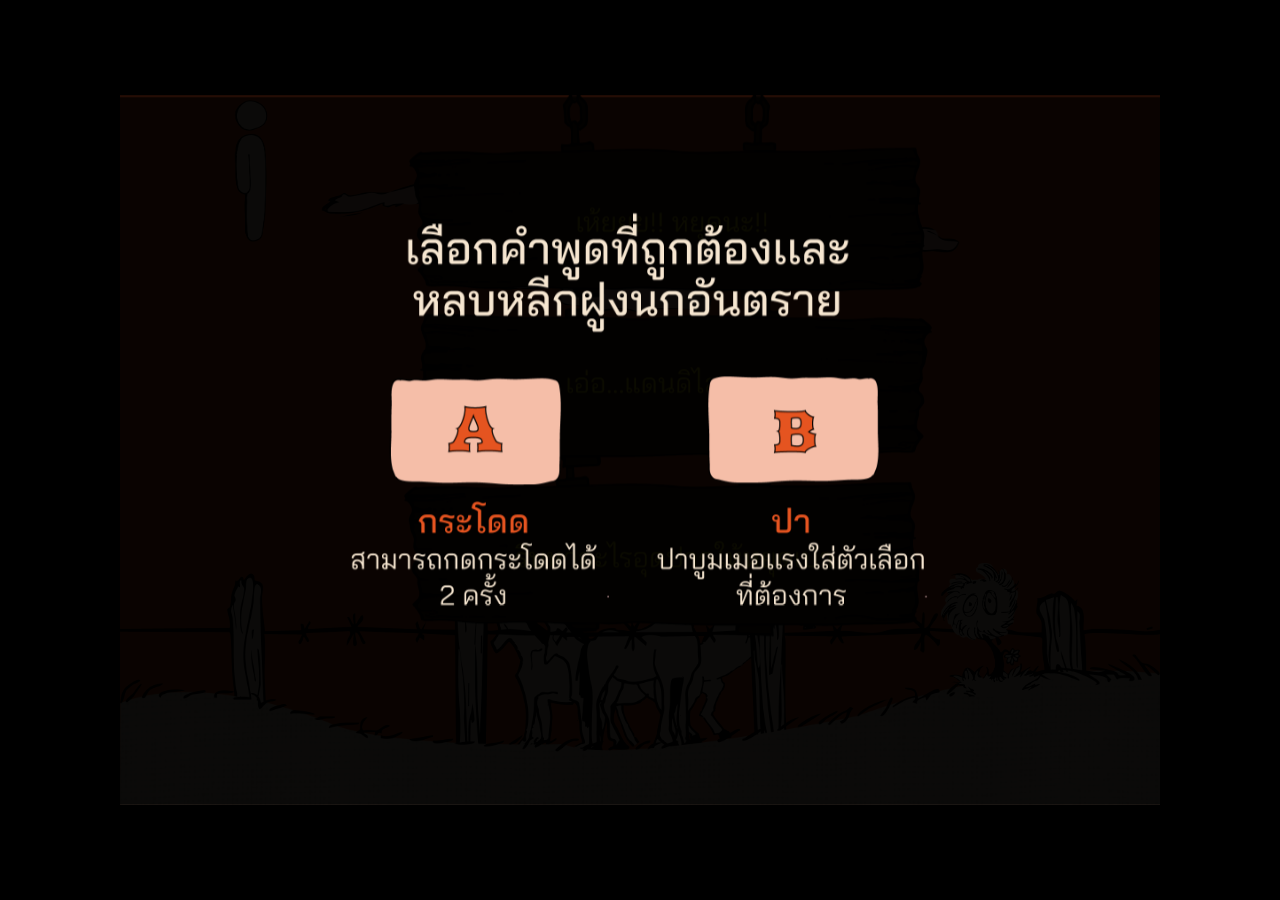
==== commit 2d83963d: "Update dandelion.html" ====
--- a/dandelion.html
+++ b/dandelion.html
@@ -360,7 +360,7 @@
         <audio class="eagleSFX" src="Assets/Sounds/Caw.mp3"></audio>
         <img class="character" id="player" src="Assets/Images/Part 2/User/User1 L3.png" alt="Player" />
         <img class="Bg" src="Assets/Images/Quiz Part/Quiz Bg.png"/>
-        <img class="Choices" id="choicesImg" src="Assets/Images/Quiz Part/Choices/choice1.png">
+        <img class="Choices" id="choicesImg" src="Assets/Images/Quiz Part/Choices/Choice1.png">
 
         <div class="sign-target top" data-sign="1"></div>
         <div class="sign-target middle" data-sign="2"></div>
@@ -1102,4 +1102,4 @@
         requestAnimationFrame(gameLoop);
     </script>
 </body>
-</html>+</html>
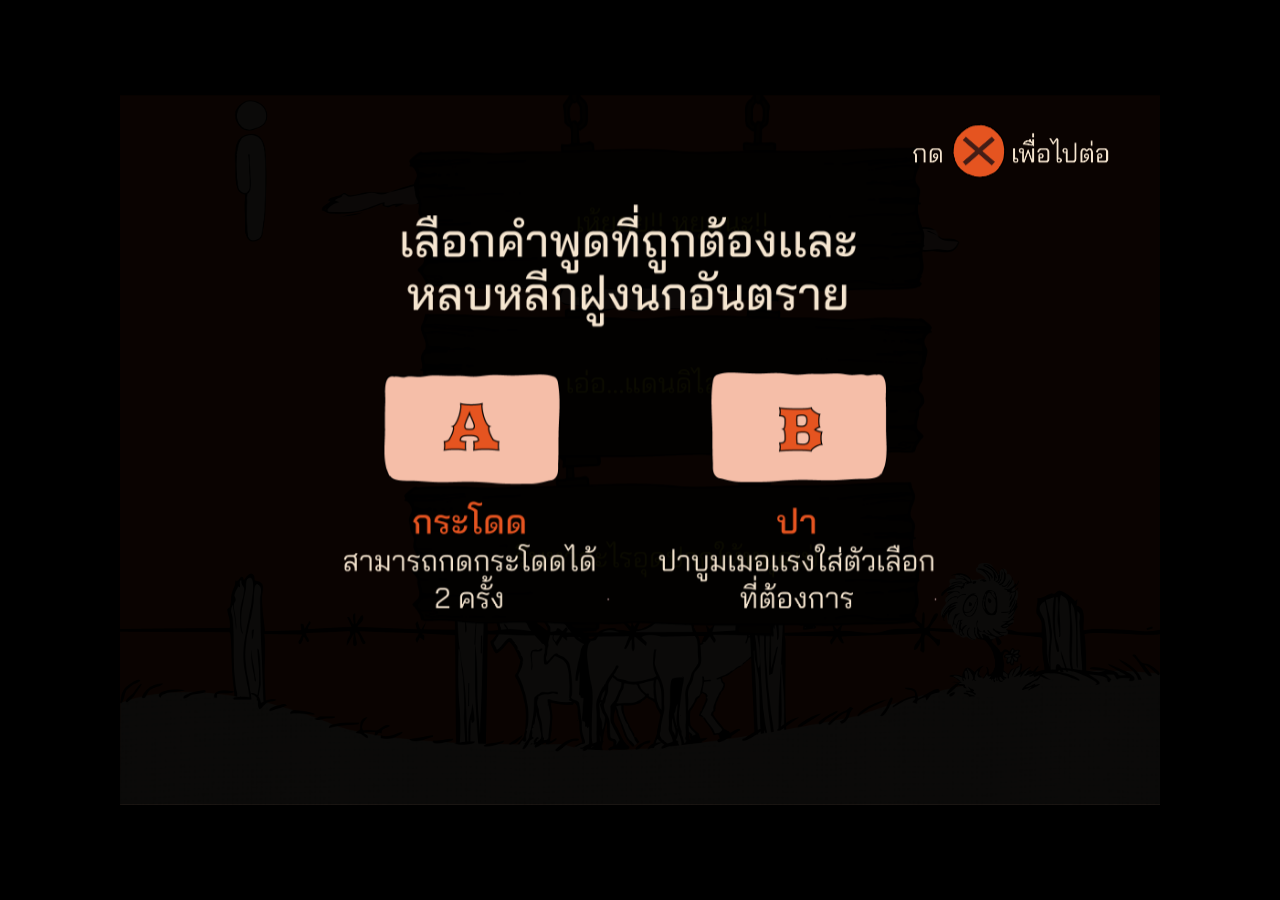
==== commit 76f46a96: "Cool" ====
--- a/dandelion.html
+++ b/dandelion.html
@@ -195,6 +195,24 @@
             opacity: 0;
         }
         .npcUp.fade-in {
+            opacity: 1;
+        }
+
+        .NextDialouge {
+            position: absolute;
+            width: 15%;
+            z-index: 17;
+            left: 81%;
+            top: 4.5%;
+            display: none;
+            opacity: 0;
+            transition: opacity 0.3s ease;
+            pointer-events: none;
+        }
+        .NextDialouge.fade-out {
+            opacity: 0;
+        }
+        .NextDialouge.fade-in {
             opacity: 1;
         }
 
@@ -261,6 +279,14 @@
             top: 6.25%;
         }
 
+        .Next{
+            position: absolute;
+            width: 15%;
+            z-index: 5;
+            left: 61%;
+            top: 4%;
+        }
+
         .EndChoice-Character,.EndChoice-A,.EndChoice-D,.EndChoice-Base{
             width: 100%;
             position: absolute;
@@ -303,7 +329,7 @@
             position: absolute;
             top: 0;
             left: 0;
-            width: 100%;
+            width: 125%;
             height: 100%;
             z-index: 30;
             display: flex;
@@ -314,25 +340,16 @@
             transition: opacity 0.5s ease-in-out;
         }
 
-        .tutorial-overlay img {
+        .tutor{
             width: 100%;
-            height: 100%;
+            left: -12%;
+            position: absolute;
             object-fit: contain;
         }
 
         .tutorial-overlay.fade-out {
             opacity: 0;
             pointer-events: none;
-        }
-        .tutorial-overlay{
-            width: 125%;
-        }
-        .tutor{
-            width: 130%;
-            top: 0.2%;
-            left: -12%;
-
-            position: absolute;
         }
 
         #debugCanvas {
@@ -347,6 +364,7 @@
 <body>
     <div class="Frame" id="mapFrame">
         <div class="tutorial-overlay" id="tutorialOverlay">
+            <img class="Next" src="Assets/Images/Press X to continue.png">
             <img src="Assets/Images/Quiz Part/tutorial.png" alt="Tutorial" class="tutor">
         </div>
 
@@ -360,7 +378,7 @@
         <audio class="eagleSFX" src="Assets/Sounds/Caw.mp3"></audio>
         <img class="character" id="player" src="Assets/Images/Part 2/User/User1 L3.png" alt="Player" />
         <img class="Bg" src="Assets/Images/Quiz Part/Quiz Bg.png"/>
-        <img class="Choices" id="choicesImg" src="Assets/Images/Quiz Part/Choices/Choice1.png">
+        <img class="Choices" id="choicesImg" src="Assets/Images/Quiz Part/Choices/Dandelion/Choice1.png">
 
         <div class="sign-target top" data-sign="1"></div>
         <div class="sign-target middle" data-sign="2"></div>
@@ -373,6 +391,7 @@
             <div class="dialogue-overlay" id="dialogueBg"></div>
 
             <div class="DialougeWrapper">
+                <img class="NextDialouge" id="NextDialouge" src="Assets/Images/Press X to continue.png">
                 <img class="dandelion-dialogue-img" id="dandelionDialogue" src="Assets/Images/Quiz Part/Dandelion Dialogue/Dandelion Dialogue1.png" alt="Dandelion Dialogue" />
                 <img class="npcUp" id="npcUp" src="Assets/Images/Part 2/character/Dadelion L4.png" alt="NPC Portrait">
             </div>
@@ -406,6 +425,7 @@
         const answerKeyElem = document.getElementById("answerKeyImg");
         const dandelionDialogueElem = document.getElementById("dandelionDialogue");
         const npcUpElem = document.getElementById('npcUp');
+        const nDialouge = document.getElementById('NextDialouge');
         const dialogueBgElem = document.getElementById("dialogueBg");
         const canvas = document.getElementById("debugCanvas");
         const ctx = canvas.getContext("2d");
@@ -447,6 +467,7 @@
         let canDismissCutscene = false;
 
         let currentScale = 1;
+        let lastTime = 0;
 
         function fitGameToWindow() {
             const scaleX = window.innerWidth / GAME_WIDTH;
@@ -521,7 +542,7 @@
 
         function dismissCutscene() {
             canDismissCutscene = false; 
-            bdsfx.play()
+            bdsfx.play();
             
             animFrameElem.classList.add("fade-out");
             textAfterAnimElem.classList.remove("fade-in");
@@ -683,11 +704,11 @@
                         setDandelionDialogue(3);
                     } else if (currentDialogueIndex === 1) {
                         currentQuestion = 2;
-                        choicesElem.src = `Assets/Images/Quiz Part/Choices/Choice${currentQuestion}.png`;
+                        choicesElem.src = `Assets/Images/Quiz Part/Choices/Dandelion/Choice${currentQuestion}.png`;
                         hideDialogue(() => resetBoomerang());
                     } else if (currentDialogueIndex === 3) {
                         currentQuestion = 3;
-                        choicesElem.src = `Assets/Images/Quiz Part/Choices/Choice${currentQuestion}.png`;
+                        choicesElem.src = `Assets/Images/Quiz Part/Choices/Dandelion/Choice${currentQuestion}.png`;
                         hideDialogue(() => resetBoomerang());
                     } else if (currentDialogueIndex === 4) {
                         hideDialogue(() => triggerWin());
@@ -761,8 +782,8 @@
         }
         let HittedBird = false;
 
-        function updateSlidingObstacles() {
-            obstacleSpawnTimer++;
+        function updateSlidingObstacles(deltaScale) {
+            obstacleSpawnTimer += deltaScale;
             if (obstacleSpawnTimer >= OBSTACLE_SPAWN_INTERVAL) {
                 obstacleSpawnTimer = 0;
                 spawnSlidingObstacle();
@@ -777,7 +798,7 @@
 
             for (let i = slidingObstacles.length - 1; i >= 0; i--) {
                 const obs = slidingObstacles[i];
-                obs.x -= obs.speed;
+                obs.x -= obs.speed * deltaScale;
                 obs.element.style.transform = `translateX(${obs.x}px)`;
 
                 const obsHitbox = {
@@ -843,15 +864,18 @@
             dialogueBgElem.style.display = "block";
             dandelionDialogueElem.style.display = "block";
             npcUpElem.style.display = "block";
+            nDialouge.style.display = "block";
 
             requestAnimationFrame(() => {
                 dialogueBgElem.classList.remove("fade-out");
                 dandelionDialogueElem.classList.remove("fade-out");
                 npcUpElem.classList.remove("fade-out");
+                nDialouge.classList.remove("fade-out");
 
                 dialogueBgElem.classList.add("fade-in");
                 dandelionDialogueElem.classList.add("fade-in");
                 npcUpElem.classList.add("fade-in");
+                nDialouge.classList.add("fade-in");
             });
 
             setTimeout(() => {
@@ -865,16 +889,19 @@
             dialogueBgElem.classList.remove("fade-in");
             dandelionDialogueElem.classList.remove("fade-in");
             npcUpElem.classList.remove("fade-in");
+            nDialouge.classList.remove("fade-in");
 
             dialogueBgElem.classList.add("fade-out");
             dandelionDialogueElem.classList.add("fade-out");
             npcUpElem.classList.add("fade-out");
+            nDialouge.classList.add("fade-out");
 
             setTimeout(() => {
                 isDialogueActive = false;
                 dialogueBgElem.style.display = "none";
                 dandelionDialogueElem.style.display = "none";
                 npcUpElem.style.display = "none";
+                nDialouge.style.display = "none";
                 isTransitioning = false;
                 if (callback) callback();
             }, 300);
@@ -907,7 +934,7 @@
                     const hitSignId = parseInt(sign.getAttribute("data-sign"));
                     const isCorrect = hitSignId === correctAnswers[currentQuestion];
 
-                    choicesElem.src = "Assets/Images/Quiz Part/Choices/Active choice.png";
+                    choicesElem.src = "Assets/Images/Quiz Part/Choices/Active Choice.png";
 
                     if (isCorrect) {
                         triggerScreenShake();
@@ -969,10 +996,10 @@
 
             if (currentQuestion == 3) {
                 currentQuestion = 2;
-                choicesElem.src = `Assets/Images/Quiz Part/Choices/choice2.png`;
+                choicesElem.src = `Assets/Images/Quiz Part/Choices/Dandelion/Choice2.png`;
             } else {
                 currentQuestion = 1;
-                choicesElem.src = `Assets/Images/Quiz Part/Choices/choice1.png`;
+                choicesElem.src = `Assets/Images/Quiz Part/Choices/Dandelion/Choice1.png`;
             }
             HittedBird = false;
             player.x = 50;
@@ -990,17 +1017,17 @@
             hideDialogue();
         }
 
-        function updateBoomerang() {
+        function updateBoomerang(deltaScale) {
             if (!boomerang.active) return;
 
-            boomerang.timer++;
-
-            if (boomerang.timer === boomerang.returnDelay) {
+            boomerang.timer += deltaScale;
+
+            if (boomerang.timer >= boomerang.returnDelay && boomerang.velX > 0) {
                 boomerang.velX = -boomerang.velX;
             }
 
-            boomerang.x += boomerang.velX;
-            boomerang.rotation += 25;
+            boomerang.x += boomerang.velX * deltaScale;
+            boomerang.rotation += 25 * deltaScale;
 
             boomerangElem.style.transform = `translate(${boomerang.x}px, ${boomerang.y}px) rotate(${boomerang.rotation}deg)`;
 
@@ -1060,13 +1087,19 @@
             return GAME_HEIGHT;
         }
 
-        function gameLoop() {
+        function gameLoop(timestamp) {
+            if (!lastTime) lastTime = timestamp;
+            const deltaTime = timestamp - lastTime;
+            lastTime = timestamp;
+
+            const deltaScale = Math.min(deltaTime / (1000 / 60), 2);
+
             if (!isGameOver && !isWin && !isDialogueActive && !isCutsceneActive && !isTutorialActive) {
                 player.velX = 0;
-                player.velY += player.gravity;
-
-                player.x += player.velX;
-                player.y += player.velY;
+                player.velY += player.gravity * deltaScale;
+
+                player.x += player.velX * deltaScale;
+                player.y += player.velY * deltaScale;
 
                 if (player.x < -FEET_OFFSET_X + 20) player.x = -FEET_OFFSET_X + 20;
                 if (player.x > GAME_WIDTH - FEET_OFFSET_X - 20) player.x = GAME_WIDTH - FEET_OFFSET_X - 20;
@@ -1083,10 +1116,10 @@
                     player.isGrounded = false;
                 }
 
-                updateBoomerang();
-                updateSlidingObstacles(); 
-
-                animationTimer++;
+                updateBoomerang(deltaScale);
+                updateSlidingObstacles(deltaScale); 
+
+                animationTimer += deltaScale;
                 if (animationTimer >= animationSpeed) {
                     animationTimer = 0;
                     currentFrameIndex = (currentFrameIndex + 1) % characterFrames.length;
@@ -1102,4 +1135,4 @@
         requestAnimationFrame(gameLoop);
     </script>
 </body>
-</html>
+</html>
